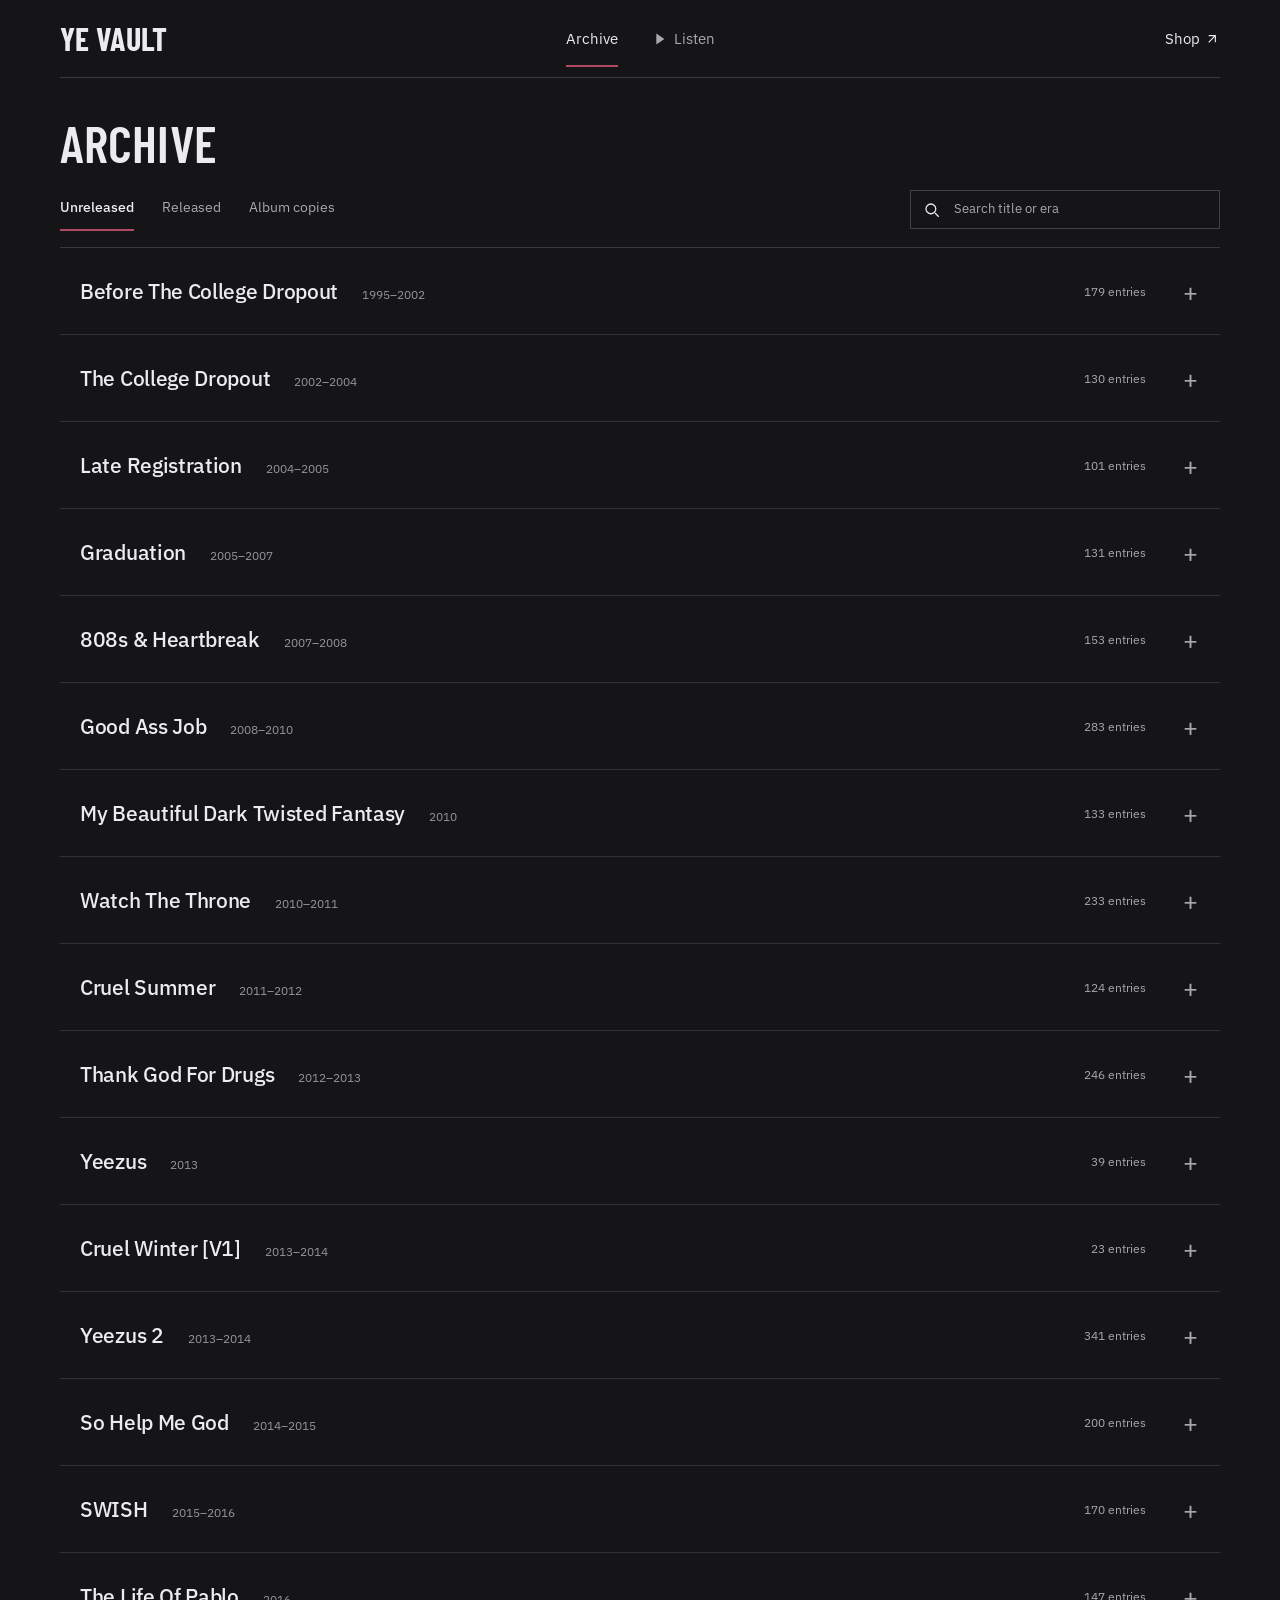
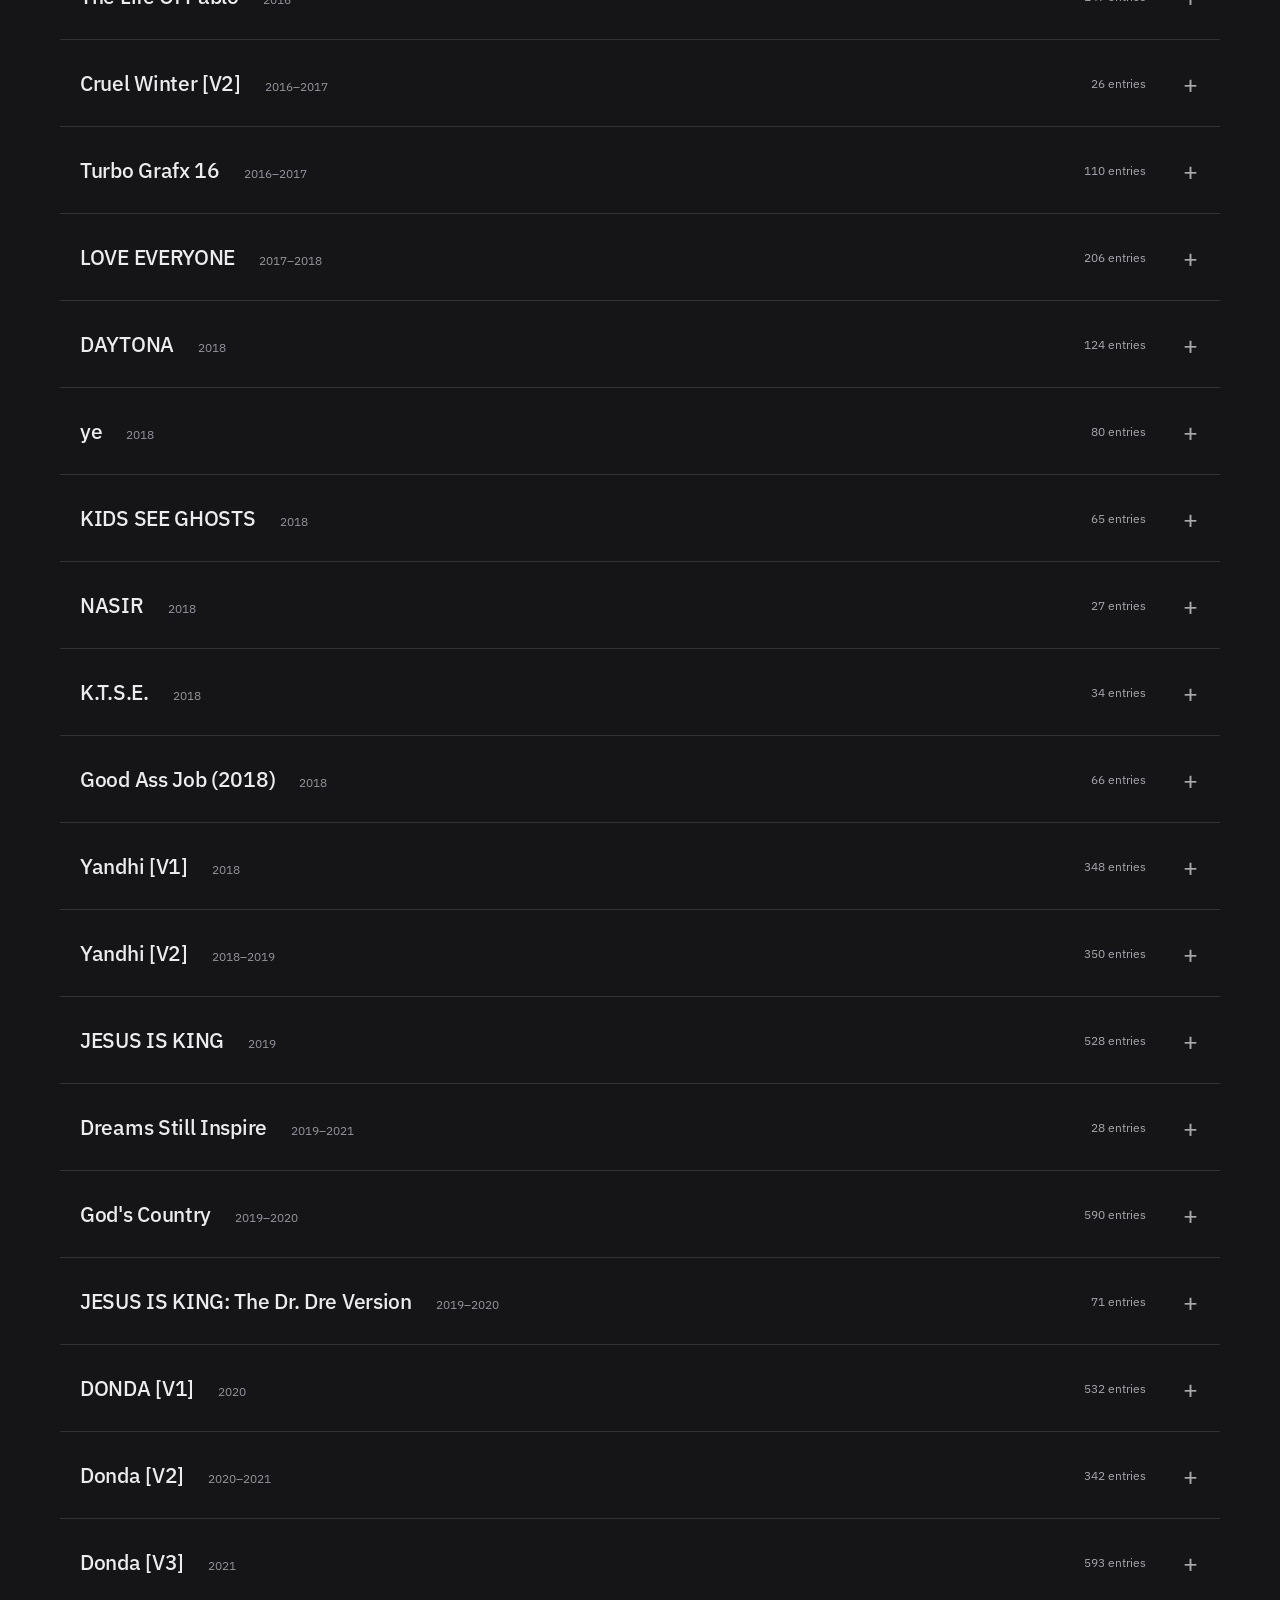
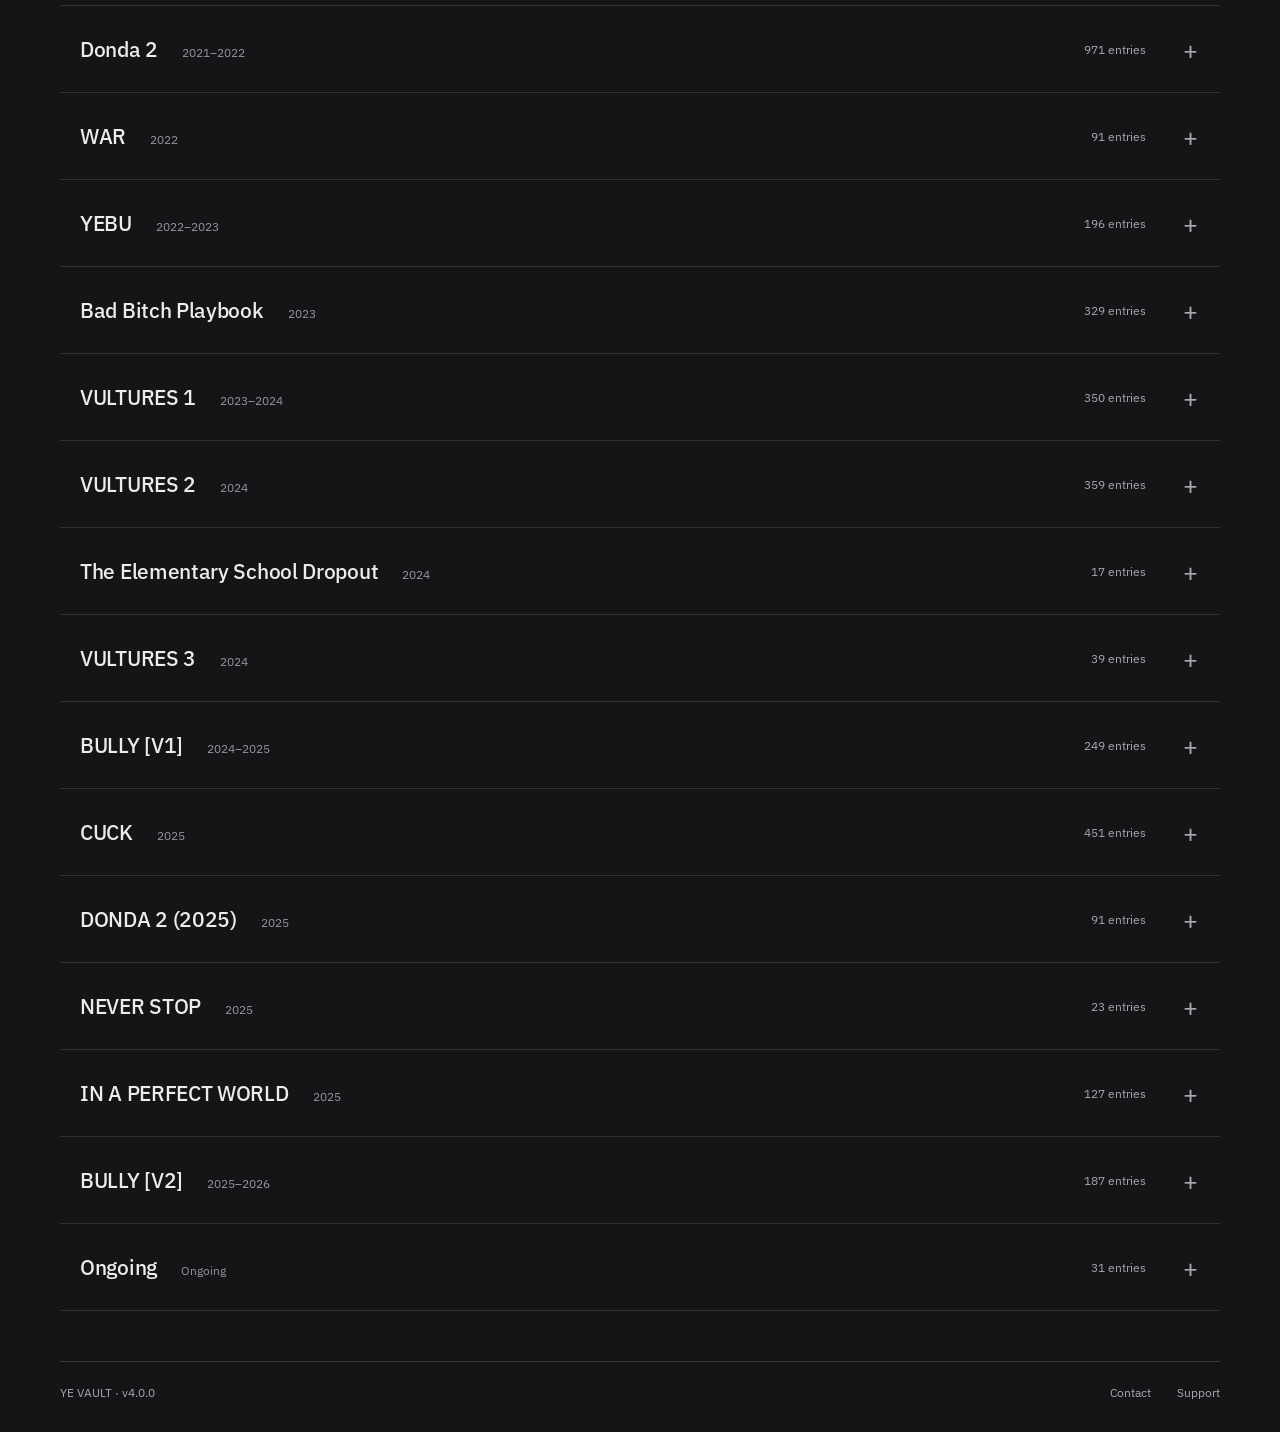
==== index.html @ 1f595ad9 "Remove cover artwork and refine text-only layouts" ====
<!DOCTYPE html>
<html lang="en">
<head>
  <meta charset="UTF-8">
  <meta name="viewport" content="width=device-width, initial-scale=1.0">
  <meta name="theme-color" content="#171719">
  <title>YE VAULT</title>
  <link rel="icon" type="image/svg+xml" href="assets/favicon.svg">
  <link rel="stylesheet" href="assets/fonts.css?v=4.0.0-type3">
  <link rel="stylesheet" href="assets/style.css?v=4.0.0-type3">
</head>
<body>
<header class="site-header">
  <a class="wordmark" href="index.html">YE VAULT</a>
  <nav class="primary-nav" aria-label="Main navigation">
    <a class="header-nav active" href="index.html" aria-current="page">Archive</a>
    <a class="header-nav" href="album-copies.html"><svg class="nav-play" viewBox="0 0 20 20" aria-hidden="true"><path d="m7 4 9 6-9 6z" fill="currentColor"/></svg>Listen</a>
  </nav>
  <a class="shop-link" href="https://shop.yevault.com" target="_blank" rel="noopener noreferrer">Shop <svg class="external-arrow" viewBox="0 0 24 24" fill="none" stroke="currentColor" stroke-width="1.7" aria-hidden="true"><path d="M7 17 17 7M7 7h10v10"/></svg></a>
</header>
<main id="top">
  <section class="archive-shell" aria-label="Music archive">
    <h1>Archive</h1>
    <div class="archive-toolbar">
      <nav class="archive-tabs" aria-label="Archive sections">
        <button class="nav-tab active" type="button" data-tab="u" aria-pressed="true" onclick="switchTab('u','songs')">Unreleased</button>
        <button class="nav-tab" type="button" data-tab="r" aria-pressed="false" onclick="switchTab('r','songs')">Released</button>
        <button class="nav-tab" type="button" data-tab="a" aria-pressed="false" onclick="switchTab('a','copies')">Album copies</button>
      </nav>
      <label class="search-field" for="search-box">
        <svg viewBox="0 0 24 24" fill="none" stroke="currentColor" stroke-width="1.7" aria-hidden="true"><circle cx="10.5" cy="10.5" r="6.5"/><path d="m16 16 5 5"/></svg>
        <input id="search-box" type="search" aria-label="Search title or era" placeholder="Search title or era" oninput="onSearch(this.value)" autocomplete="off" spellcheck="false">
      </label>
    </div>
    <a class="album-preview-link" id="album-preview-link" href="album-copies.html" hidden>Open Listen <svg class="external-arrow" viewBox="0 0 24 24" fill="none" stroke="currentColor" stroke-width="1.7" aria-hidden="true"><path d="M7 17 17 7M7 7h10v10"/></svg></a>
    <div class="era-list" id="era-list"></div>
  </section>
</main>
<footer class="site-footer">
  <div>YE VAULT <span>· v4.0.0</span></div>
  <div class="footer-links"><a href="mailto:support@yevault.com">Contact</a><a href="https://ko-fi.com/yevault" target="_blank" rel="noopener noreferrer">Support</a></div>
</footer>
<button class="scroll-top" id="scroll-top" type="button" onclick="goToTop()" aria-label="Back to top">↑</button>
<script src="assets/data.js"></script>
<script src="assets/eras.js?v=4.0.0-type3"></script>
<script src="assets/app.js?v=4.0.0-type3"></script>
</body>
</html>
---- assets/fonts.css ----
@font-face {
  font-family: 'IBM Plex Sans';
  font-style: normal;
  font-weight: 400;
  font-stretch: normal;
  font-display: swap;
  src: url(fonts/body-0.ttf) format('truetype');
}
@font-face {
  font-family: 'IBM Plex Sans';
  font-style: normal;
  font-weight: 500;
  font-stretch: normal;
  font-display: swap;
  src: url(fonts/body-1.ttf) format('truetype');
}
@font-face {
  font-family: 'IBM Plex Sans';
  font-style: normal;
  font-weight: 600;
  font-stretch: normal;
  font-display: swap;
  src: url(fonts/body-2.ttf) format('truetype');
}
@font-face {
  font-family: 'Barlow Condensed';
  font-style: normal;
  font-weight: 600;
  font-display: swap;
  src: url(fonts/heading-0.ttf) format('truetype');
}
@font-face {
  font-family: 'Barlow Condensed';
  font-style: normal;
  font-weight: 700;
  font-display: swap;
  src: url(fonts/heading-1.ttf) format('truetype');
}
---- assets/style.css ----
:root{color-scheme:dark;--bg:#171719;--panel:#202023;--ink:#ececef;--muted:#aaaab2;--dim:#85858e;--line:#39393e;--line-soft:#303035;--accent:#b24963;--sans:Arial,Helvetica,sans-serif;--display:Arial,Helvetica,sans-serif}
*{box-sizing:border-box}
html{scroll-behavior:smooth;scroll-padding-top:90px}
body{margin:0;background:var(--bg);color:var(--ink);font:15px/1.45 var(--sans);-webkit-font-smoothing:antialiased}
button,input{font:inherit}a{color:inherit}button,a,input{-webkit-tap-highlight-color:transparent}button{cursor:pointer}::selection{background:#783448;color:#fff}:focus-visible{outline:2px solid #d2798e;outline-offset:5px}[hidden]{display:none!important}
.site-header{width:min(1160px,calc(100% - 80px));margin:auto;display:grid;grid-template-columns:1fr auto 1fr;align-items:center;gap:28px;min-height:78px;border-bottom:1px solid var(--line)}
.wordmark{font-size:25px;font-weight:750;letter-spacing:-.6px;text-decoration:none;white-space:nowrap}.primary-nav{display:flex;gap:32px;align-self:stretch;align-items:stretch}.header-nav{display:flex;align-items:center;position:relative;font-size:16px;text-decoration:none;color:var(--muted)}.header-nav.active{color:var(--ink)}.header-nav.active:after{content:'';position:absolute;bottom:10px;left:0;right:0;height:3px;background:var(--accent)}.shop-link{justify-self:end;text-decoration:none;font-size:15px}.header-nav:hover,.shop-link:hover,.footer-links a:hover{color:#fff}
main{width:min(1160px,calc(100% - 80px));margin:auto;min-height:calc(100vh - 180px)}h1{font-size:36px;line-height:1.2;letter-spacing:-1px;font-weight:650;margin:0 0 20px}.archive-shell{padding:34px 0 50px}.archive-toolbar{display:flex;align-items:center;justify-content:space-between;gap:28px;margin-bottom:27px}.archive-tabs{display:flex;gap:27px}.nav-tab{border:0;border-bottom:3px solid transparent;background:none;color:var(--muted);font-size:15px;padding:9px 0 12px;white-space:nowrap}.nav-tab.active{color:var(--ink);border-color:var(--accent);font-weight:600}.nav-tab:hover{color:#fff}.search-field{display:flex;align-items:center;gap:11px;border:1px solid #4b4b52;background:#1d1d20;padding:9px 12px;width:310px}.search-field:focus-within{border-color:var(--muted)}.search-field svg{width:18px;height:18px;flex-shrink:0}.search-field input{color:var(--ink);background:none;border:0;outline:none;min-width:0;width:100%;font-size:14px}.search-field input::placeholder{color:var(--muted)}.album-preview-link{display:inline-block;margin:-5px 0 22px;color:var(--muted);text-decoration:none}.album-preview-link:hover{color:var(--ink)}
.era-wrap{background:var(--panel);border-bottom:1px solid var(--line);position:relative}.era-wrap:has(.era-row.active){box-shadow:inset 3px 0 var(--accent)}.era-row{display:grid;grid-template-columns:68px minmax(0,1fr) auto;gap:22px;align-items:center;min-height:94px;padding:12px 22px 12px 18px;cursor:pointer}.era-row:hover{background:#262629}.era-cover{width:68px;height:68px;object-fit:cover;display:block;background:#2e2e33}.cover-placeholder{display:grid;place-items:center;color:#7e7e87}.cover-placeholder svg{width:34px;height:34px}.era-row-name{font-size:22px;line-height:1.25;font-weight:600;letter-spacing:-.45px;overflow-wrap:anywhere}.era-years{margin-top:5px;color:var(--muted);font-size:13px}.era-row-right{display:flex;align-items:center;gap:30px}.era-pill{color:var(--muted);font-size:13px;white-space:nowrap}.era-toggle{font-size:26px;font-weight:400;width:20px;text-align:center;line-height:1;color:var(--ink)}
.songs-panel{display:none}.songs-panel.open{display:block}.songs-inner{margin:0 18px 20px 108px;padding:0 14px;background:#28282c}.song-head,.song-item{display:grid;grid-template-columns:32px minmax(0,1fr) 120px 65px 22px 20px;align-items:center;gap:13px}.song-head{color:var(--muted);font-size:10px;letter-spacing:.04em;padding:9px 0;border-bottom:1px solid #494950}.song-item{min-height:44px;padding:10px 0;border-bottom:1px solid #3c3c43}.song-item:last-child{border-bottom:0}.song-item:hover{background:#303035}.song-num{font-size:10px;color:var(--dim)}.song-name{font-size:13px;line-height:1.5;overflow-wrap:anywhere}.song-quality{font-size:11px;color:var(--muted)}.song-len{font-size:12px;color:var(--muted);font-variant-numeric:tabular-nums}.song-open{text-align:center;text-decoration:none;font-size:19px;line-height:1}.song-open:hover{color:#f3a1b7}.note-toggle{border:0;background:none;color:var(--muted);font-size:17px;padding:0}.song-note{display:none;color:var(--muted);padding:12px 30px 16px 45px;font-size:12px}.song-item.expanded+.song-note{display:block}.no-results{padding:48px 20px;color:var(--muted);background:var(--panel)}
.site-footer{display:flex;justify-content:space-between;align-items:center;gap:24px;width:min(1160px,calc(100% - 80px));margin:0 auto;padding:22px 0 30px;border-top:1px solid var(--line);color:var(--muted);font-size:12px}.footer-links{display:flex;gap:26px}.footer-links a{text-decoration:none}.scroll-top{position:fixed;right:18px;bottom:18px;width:36px;height:36px;background:var(--panel);border:1px solid var(--line);color:var(--ink);opacity:0;pointer-events:none}.scroll-top.visible{opacity:1;pointer-events:auto}.section-label{font-size:11px;color:var(--muted)}
@media(min-width:1600px){.site-header,main,.site-footer{width:min(1240px,calc(100% - 120px))}}
@media(max-width:760px){.site-header,main,.site-footer{width:calc(100% - 40px)}.site-header{gap:20px;min-height:72px}.wordmark{font-size:20px}.primary-nav{gap:20px}.header-nav,.shop-link{font-size:13px}.archive-toolbar{align-items:stretch;flex-direction:column;gap:16px}.search-field{width:100%}.archive-tabs{gap:24px}.archive-shell{padding-top:27px}h1{font-size:30px}.era-row{grid-template-columns:56px minmax(0,1fr) auto;gap:14px;padding:12px;min-height:82px}.era-cover{width:56px;height:56px}.era-row-name{font-size:18px;letter-spacing:-.3px}.era-row-right{gap:14px}.era-pill{font-size:11px}.era-years{font-size:12px}.songs-inner{margin:0 12px 15px;padding:0 10px}.song-head,.song-item{grid-template-columns:22px minmax(0,1fr) 86px 48px 18px 16px;gap:8px}.song-name{font-size:12px}.song-quality{font-size:10px}.song-len{font-size:11px}}
@media(max-width:450px){.site-header{grid-template-columns:1fr auto;gap:8px 20px;padding:16px 0 0}.primary-nav{grid-column:1/-1;grid-row:2;min-height:45px;gap:25px}.header-nav.active:after{bottom:0}.shop-link{grid-column:2;grid-row:1}.era-row{grid-template-columns:49px minmax(0,1fr) auto;gap:11px}.era-cover{width:49px;height:49px}.era-row-name{font-size:16px}.era-row-right{gap:10px}.era-pill{max-width:58px;text-align:right;white-space:normal}.era-toggle{font-size:22px;width:15px}.nav-tab{font-size:14px}.archive-tabs{justify-content:space-between;gap:12px}.song-head,.song-item{grid-template-columns:minmax(0,1fr) 68px 37px 16px;gap:7px}.song-head .song-num,.song-item .song-num{display:none}.song-item>:last-child,.song-head>:last-child{display:none}.song-item.has-note{grid-template-columns:minmax(0,1fr) 68px 37px 16px 14px}.song-item.has-note>:last-child{display:block}.song-name{font-size:11px}.song-quality{font-size:9px}.song-len{font-size:10px}.site-footer{font-size:11px}.footer-links{gap:18px}}
@media(prefers-reduced-motion:reduce){html{scroll-behavior:auto}}

.external-arrow{display:inline-block;width:16px;height:16px;vertical-align:-3px}.song-open .external-arrow{width:19px;height:19px}
/* Revision: music-led type and a clear separation between catalog and listening. */
:root{--sans:'IBM Plex Sans',sans-serif;--display:'Barlow Condensed',sans-serif;--bg:#151517;--panel:#1c1c1f;--muted:#a9a7af}
body{font-family:var(--sans);font-weight:400}
.wordmark{font-family:var(--display);font-size:32px;font-weight:700;letter-spacing:.3px}
.header-nav{font-size:15px;gap:6px}.nav-play{width:18px;height:18px;flex-shrink:0}.header-nav.active:after{height:2px}
h1{font-family:var(--display);font-size:52px;font-weight:600;letter-spacing:.1px;line-height:1;text-transform:uppercase;margin-bottom:22px}
.archive-shell{padding-top:38px}.archive-toolbar{margin-bottom:25px;align-items:center}.archive-tabs{gap:28px}.nav-tab{font-family:var(--sans);font-weight:400;font-size:14px;border-bottom-width:2px}.nav-tab.active{font-weight:500}.search-field{background:transparent;border-color:#424146;font-family:var(--sans);padding:8px 12px}.search-field input{font-family:var(--sans);font-size:13px}
.era-wrap{background:transparent;border-bottom:1px solid #323136}.era-row{grid-template-columns:78px minmax(0,1fr) auto;min-height:108px;padding:14px 15px 14px 0;gap:24px}.era-cover{width:78px;height:78px}.era-row:hover{background:#1d1c20}.era-row-name{font-family:var(--sans);font-size:21px;font-weight:500;letter-spacing:-.3px;line-height:1.3}.era-years{font-size:12px;color:#96939e;margin-top:6px}.era-row.active{background:#1d1b20}.era-row.active .era-row-name{color:#fff}.era-wrap:has(.era-row.active){box-shadow:none}.era-row.active{box-shadow:inset 3px 0 var(--accent);padding-left:14px}.era-pill{font-size:12px}.era-toggle{font-family:var(--sans);font-weight:300;font-size:25px;color:#aaa7af}.songs-inner{margin-left:102px;background:#1e1d22}.song-name{font-family:var(--sans);font-size:13px;font-weight:400}.song-quality{font-family:var(--sans)}.song-head{font-size:10px}.site-footer{font-family:var(--sans);font-size:12px}.album-preview-link{border:1px solid #60404c;background:#30212a;padding:9px 13px;font-size:12px;color:#e6cfda}
@media(max-width:760px){.wordmark{font-size:29px}h1{font-size:44px}.era-row{grid-template-columns:62px minmax(0,1fr) auto;gap:17px;min-height:91px;padding:13px 9px 13px 0}.era-cover{width:62px;height:62px}.era-row-name{font-size:18px}.songs-inner{margin-left:0}.header-nav{font-size:13px}}
@media(max-width:450px){.wordmark{font-size:28px}.archive-shell{padding-top:29px}.era-row{grid-template-columns:56px minmax(0,1fr) auto;gap:13px}.era-cover{width:56px;height:56px}.era-row-name{font-size:16px}.era-row-right{gap:10px}.era-pill{font-size:10px}.nav-tab{font-size:13px}.era-row.active{padding-left:8px}.song-name{font-size:11px}}
/* Text-only archive. */
.era-row{grid-template-columns:minmax(0,1fr) auto;min-height:86px;padding:17px 20px;gap:30px}.era-row-name{font-size:21px;font-weight:500}.era-description{display:flex;align-items:baseline;gap:24px;min-width:0}.era-years{margin:0;flex-shrink:0;font-size:12px;font-variant-numeric:tabular-nums}.era-row-right{gap:34px}.era-row.active{padding-left:20px;background:#211c23}.songs-inner{margin:0 20px 20px;padding:0 16px}.archive-toolbar{border-bottom:1px solid var(--line);padding-bottom:16px;margin-bottom:0}.archive-shell h1{margin-bottom:20px}.era-wrap:first-child{border-top:0}.era-row:hover{background:#1d1b20}
@media(max-width:1000px){.era-description{display:block}.era-years{margin-top:6px}.era-row{min-height:83px}}
@media(max-width:760px){.era-row{grid-template-columns:minmax(0,1fr) auto;padding:17px 12px;gap:18px;min-height:80px}.era-row-name{font-size:18px}.era-description{display:block}.era-row.active{padding-left:12px}.era-row-right{gap:20px}.songs-inner{margin:0 10px 15px;padding:0 10px}}
@media(max-width:450px){.era-row{grid-template-columns:minmax(0,1fr) auto;padding:17px 10px;gap:16px}.era-row-name{font-size:17px}.era-row-right{gap:14px}.era-pill{font-size:11px;max-width:65px}.era-years{font-size:11px}.era-row.active{padding-left:10px}}
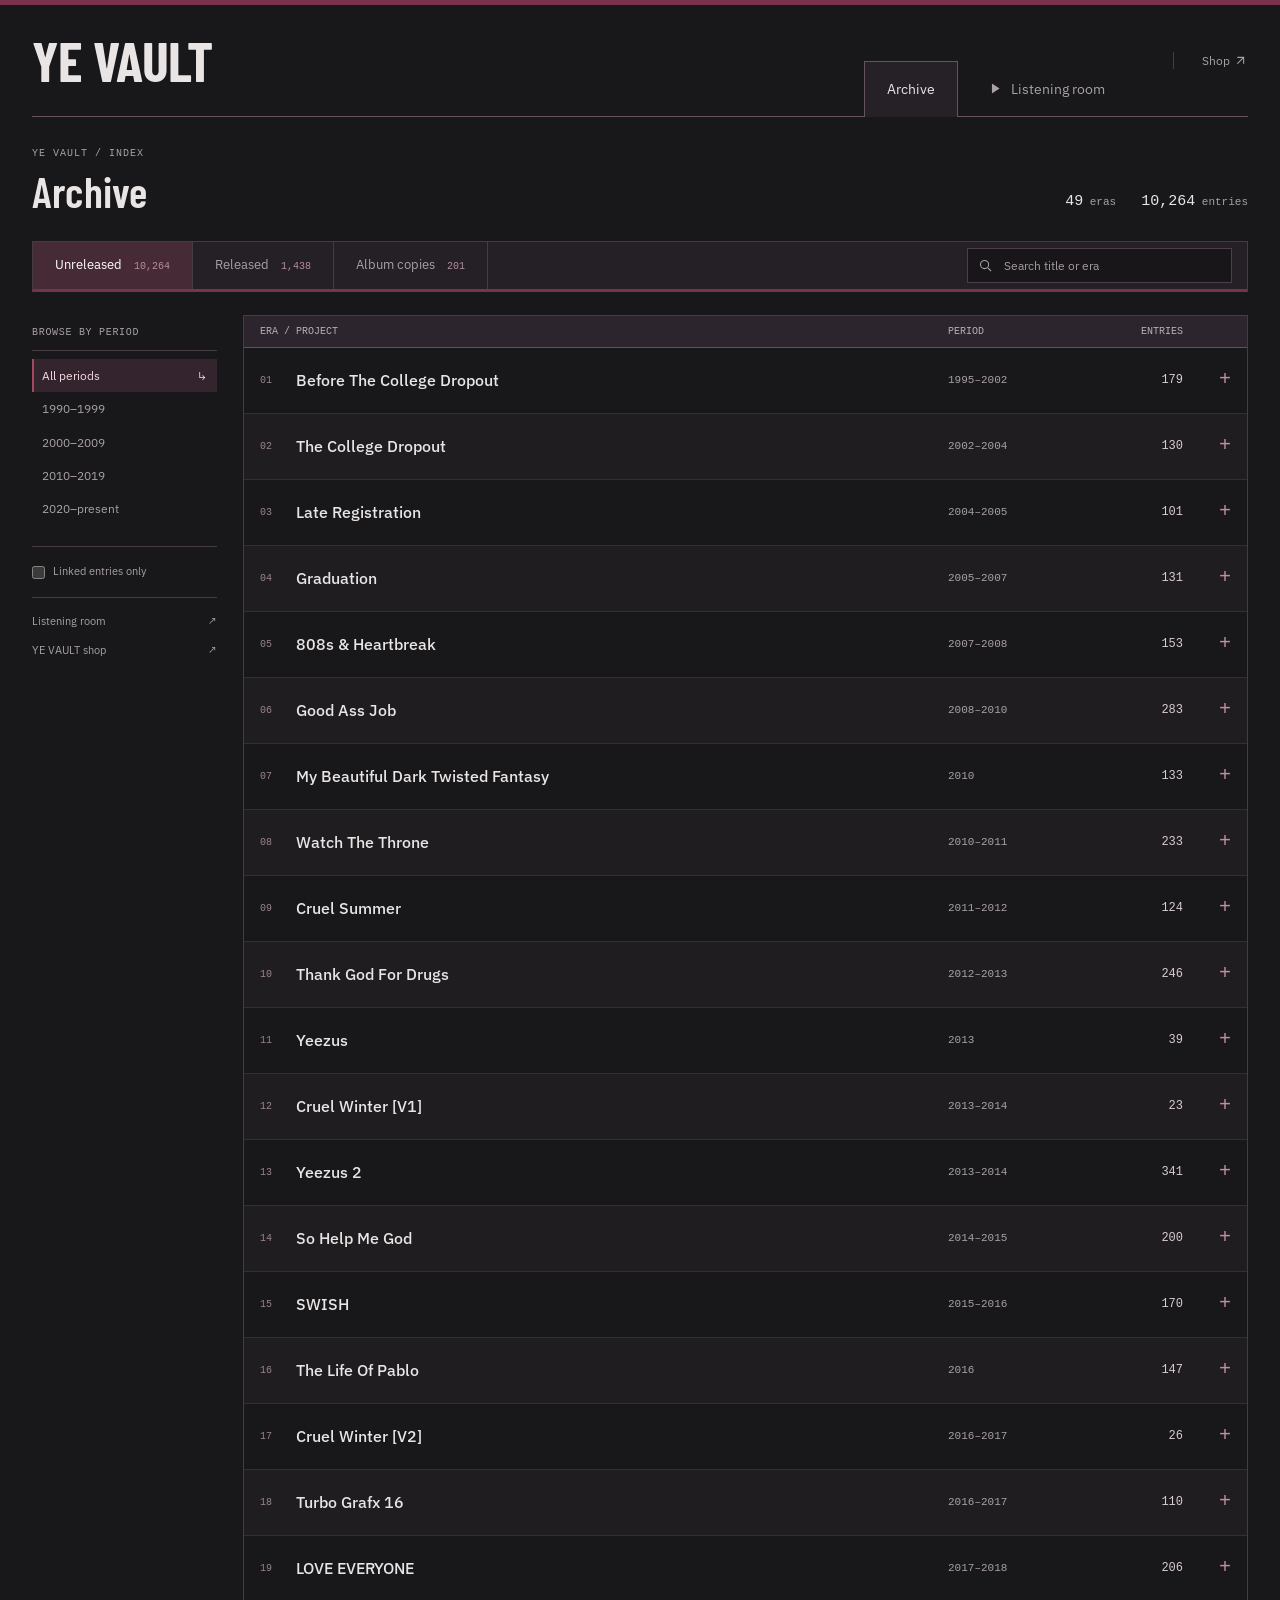
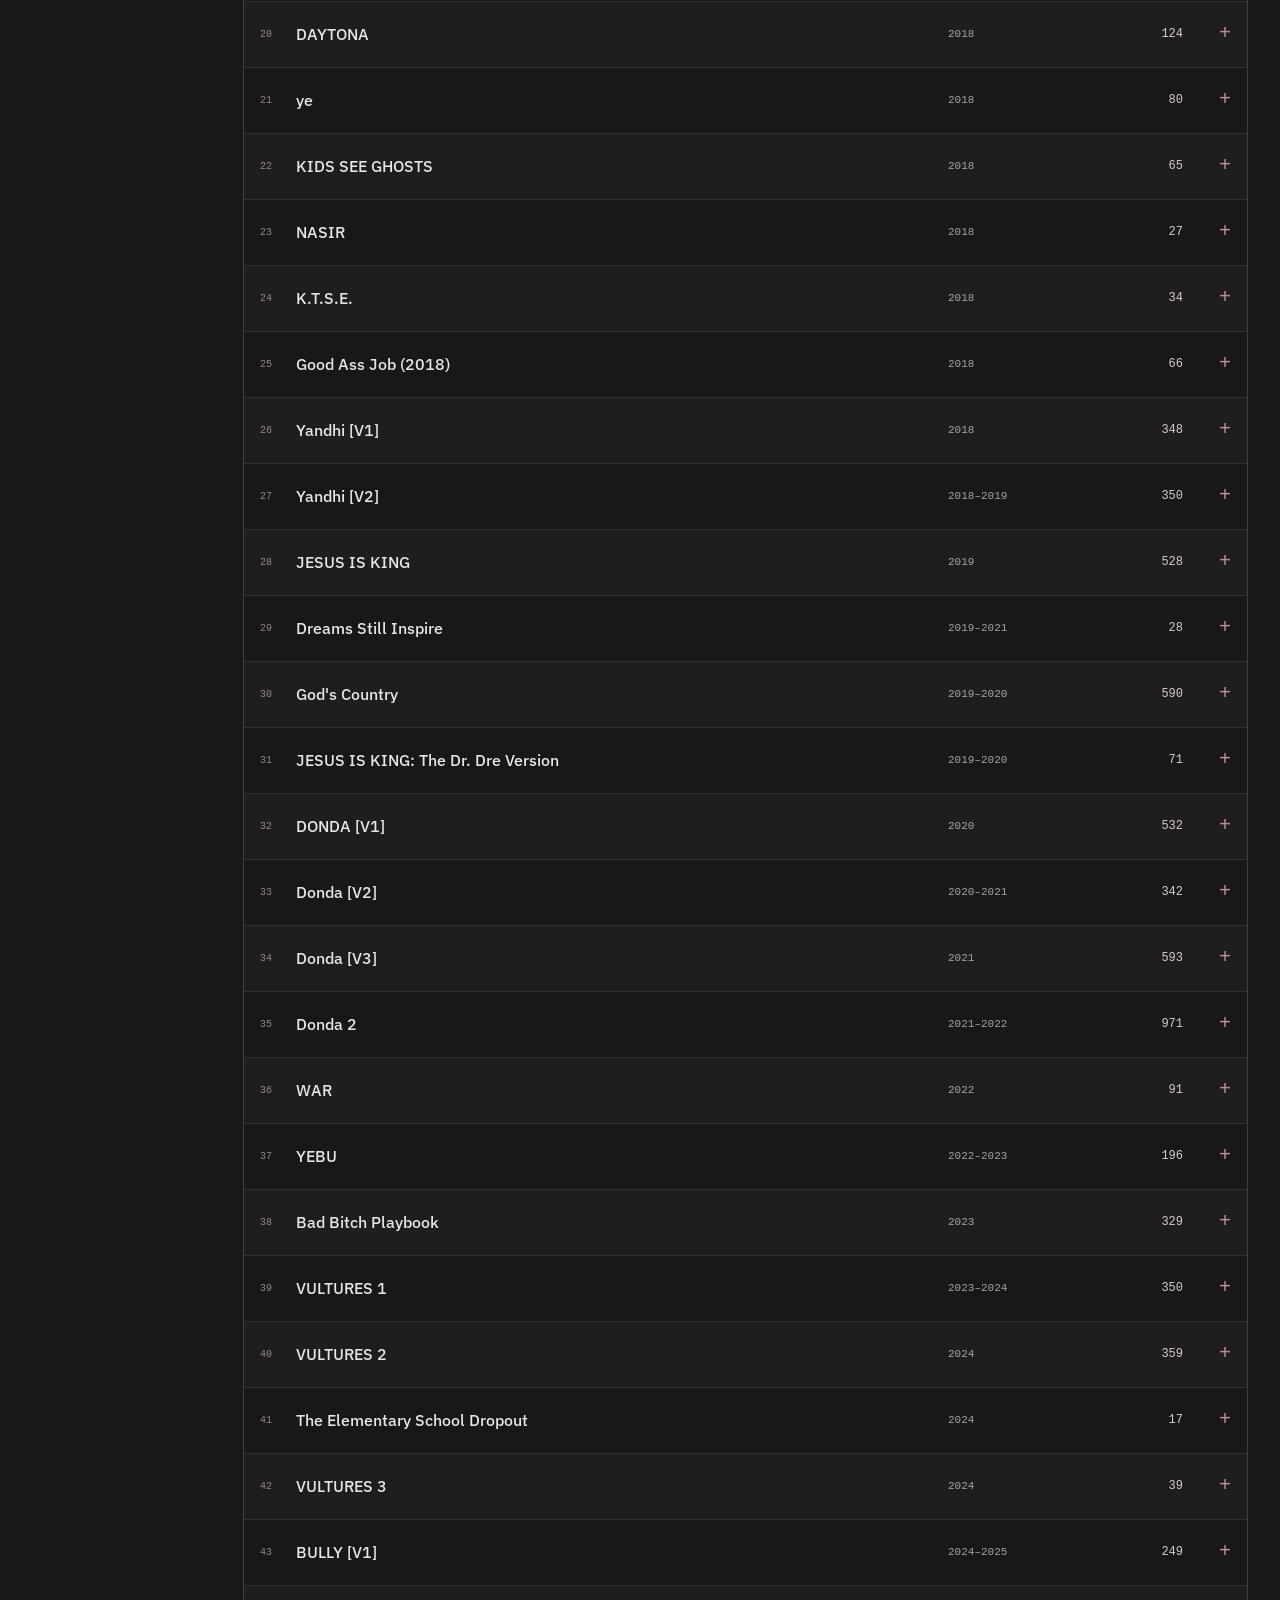
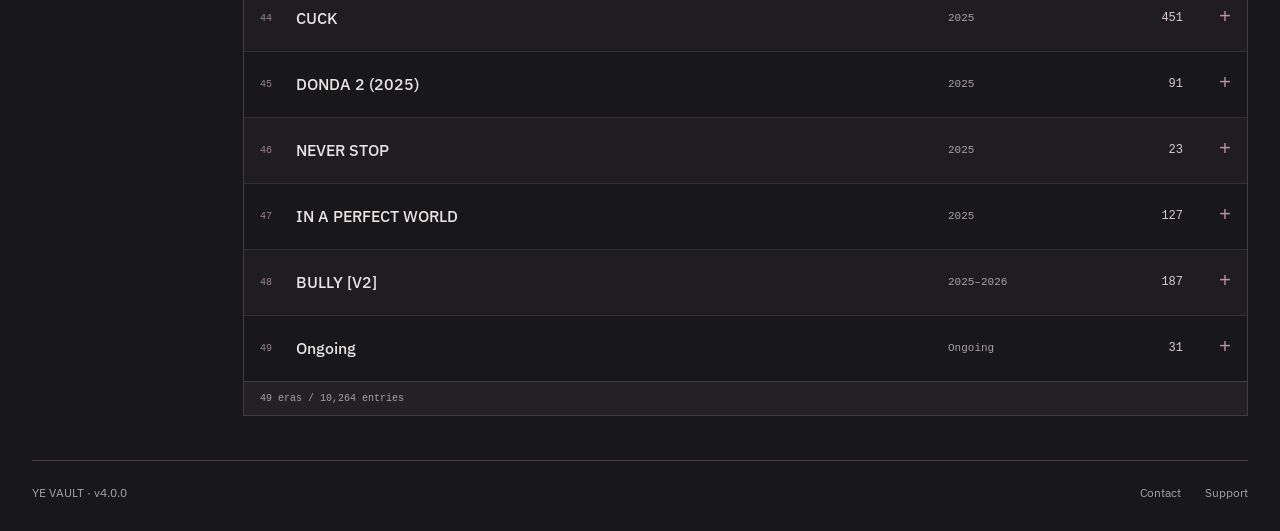
==== commit 5585ce05: "Give archive a collector database layout and period filters" ====
--- a/index.html
+++ b/index.html
@@ -6,26 +6,26 @@
   <meta name="theme-color" content="#171719">
   <title>YE VAULT</title>
   <link rel="icon" type="image/svg+xml" href="assets/favicon.svg">
-  <link rel="stylesheet" href="assets/fonts.css?v=4.0.0-type3">
-  <link rel="stylesheet" href="assets/style.css?v=4.0.0-type3">
+  <link rel="stylesheet" href="assets/fonts.css?v=4.0.0-collector">
+  <link rel="stylesheet" href="assets/style.css?v=4.0.0-collector">
 </head>
 <body>
 <header class="site-header">
   <a class="wordmark" href="index.html">YE VAULT</a>
   <nav class="primary-nav" aria-label="Main navigation">
     <a class="header-nav active" href="index.html" aria-current="page">Archive</a>
-    <a class="header-nav" href="album-copies.html"><svg class="nav-play" viewBox="0 0 20 20" aria-hidden="true"><path d="m7 4 9 6-9 6z" fill="currentColor"/></svg>Listen</a>
+    <a class="header-nav" href="album-copies.html"><svg class="nav-play" viewBox="0 0 20 20" aria-hidden="true"><path d="m7 4 9 6-9 6z" fill="currentColor"/></svg>Listening room</a>
   </nav>
   <a class="shop-link" href="https://shop.yevault.com" target="_blank" rel="noopener noreferrer">Shop <svg class="external-arrow" viewBox="0 0 24 24" fill="none" stroke="currentColor" stroke-width="1.7" aria-hidden="true"><path d="M7 17 17 7M7 7h10v10"/></svg></a>
 </header>
 <main id="top">
   <section class="archive-shell" aria-label="Music archive">
-    <h1>Archive</h1>
+    <div class="archive-title"><div><div class="page-path">YE VAULT / INDEX</div><h1>Archive</h1></div><div class="archive-totals"><span><b id="total-eras">—</b> eras</span><span><b id="total-entries">—</b> entries</span></div></div>
     <div class="archive-toolbar">
       <nav class="archive-tabs" aria-label="Archive sections">
-        <button class="nav-tab active" type="button" data-tab="u" aria-pressed="true" onclick="switchTab('u','songs')">Unreleased</button>
-        <button class="nav-tab" type="button" data-tab="r" aria-pressed="false" onclick="switchTab('r','songs')">Released</button>
-        <button class="nav-tab" type="button" data-tab="a" aria-pressed="false" onclick="switchTab('a','copies')">Album copies</button>
+        <button class="nav-tab active" type="button" data-tab="u" aria-pressed="true" onclick="switchTab('u','songs')">Unreleased <span id="count-u"></span></button>
+        <button class="nav-tab" type="button" data-tab="r" aria-pressed="false" onclick="switchTab('r','songs')">Released <span id="count-r"></span></button>
+        <button class="nav-tab" type="button" data-tab="a" aria-pressed="false" onclick="switchTab('a','copies')">Album copies <span id="count-a"></span></button>
       </nav>
       <label class="search-field" for="search-box">
         <svg viewBox="0 0 24 24" fill="none" stroke="currentColor" stroke-width="1.7" aria-hidden="true"><circle cx="10.5" cy="10.5" r="6.5"/><path d="m16 16 5 5"/></svg>
@@ -33,7 +33,21 @@
       </label>
     </div>
     <a class="album-preview-link" id="album-preview-link" href="album-copies.html" hidden>Open Listen <svg class="external-arrow" viewBox="0 0 24 24" fill="none" stroke="currentColor" stroke-width="1.7" aria-hidden="true"><path d="M7 17 17 7M7 7h10v10"/></svg></a>
-    <div class="era-list" id="era-list"></div>
+    <div class="catalog-layout">
+      <aside class="catalog-sidebar" aria-label="Filter archive">
+        <div class="sidebar-heading">Browse by period</div>
+        <div class="period-links">
+          <button type="button" class="period-filter active" data-period="all" aria-pressed="true" onclick="setPeriod('all')">All periods <span>↳</span></button>
+          <button type="button" class="period-filter" data-period="1990" aria-pressed="false" onclick="setPeriod('1990')">1990–1999</button>
+          <button type="button" class="period-filter" data-period="2000" aria-pressed="false" onclick="setPeriod('2000')">2000–2009</button>
+          <button type="button" class="period-filter" data-period="2010" aria-pressed="false" onclick="setPeriod('2010')">2010–2019</button>
+          <button type="button" class="period-filter" data-period="2020" aria-pressed="false" onclick="setPeriod('2020')">2020–present</button>
+        </div>
+        <label class="linked-filter"><input type="checkbox" id="linked-only" onchange="refreshArchive()"> Linked entries only</label>
+        <div class="sidebar-links"><a href="album-copies.html">Listening room <span>↗</span></a><a href="https://shop.yevault.com" target="_blank" rel="noopener noreferrer">YE VAULT shop <span>↗</span></a></div>
+      </aside>
+      <div class="catalog-records"><div class="catalog-heading" aria-hidden="true"><span>ERA / PROJECT</span><span>PERIOD</span><span>ENTRIES</span><span></span></div><div class="era-list" id="era-list"></div><div class="catalog-bottom" id="result-count" role="status"></div></div>
+    </div>
   </section>
 </main>
 <footer class="site-footer">
@@ -42,7 +56,7 @@
 </footer>
 <button class="scroll-top" id="scroll-top" type="button" onclick="goToTop()" aria-label="Back to top">↑</button>
 <script src="assets/data.js"></script>
-<script src="assets/eras.js?v=4.0.0-type3"></script>
-<script src="assets/app.js?v=4.0.0-type3"></script>
+<script src="assets/eras.js?v=4.0.0-collector"></script>
+<script src="assets/app.js?v=4.0.0-collector"></script>
 </body>
 </html>
--- a/assets/style.css
+++ b/assets/style.css
@@ -1,32 +1,10 @@
-:root{color-scheme:dark;--bg:#171719;--panel:#202023;--ink:#ececef;--muted:#aaaab2;--dim:#85858e;--line:#39393e;--line-soft:#303035;--accent:#b24963;--sans:Arial,Helvetica,sans-serif;--display:Arial,Helvetica,sans-serif}
-*{box-sizing:border-box}
-html{scroll-behavior:smooth;scroll-padding-top:90px}
-body{margin:0;background:var(--bg);color:var(--ink);font:15px/1.45 var(--sans);-webkit-font-smoothing:antialiased}
-button,input{font:inherit}a{color:inherit}button,a,input{-webkit-tap-highlight-color:transparent}button{cursor:pointer}::selection{background:#783448;color:#fff}:focus-visible{outline:2px solid #d2798e;outline-offset:5px}[hidden]{display:none!important}
-.site-header{width:min(1160px,calc(100% - 80px));margin:auto;display:grid;grid-template-columns:1fr auto 1fr;align-items:center;gap:28px;min-height:78px;border-bottom:1px solid var(--line)}
-.wordmark{font-size:25px;font-weight:750;letter-spacing:-.6px;text-decoration:none;white-space:nowrap}.primary-nav{display:flex;gap:32px;align-self:stretch;align-items:stretch}.header-nav{display:flex;align-items:center;position:relative;font-size:16px;text-decoration:none;color:var(--muted)}.header-nav.active{color:var(--ink)}.header-nav.active:after{content:'';position:absolute;bottom:10px;left:0;right:0;height:3px;background:var(--accent)}.shop-link{justify-self:end;text-decoration:none;font-size:15px}.header-nav:hover,.shop-link:hover,.footer-links a:hover{color:#fff}
-main{width:min(1160px,calc(100% - 80px));margin:auto;min-height:calc(100vh - 180px)}h1{font-size:36px;line-height:1.2;letter-spacing:-1px;font-weight:650;margin:0 0 20px}.archive-shell{padding:34px 0 50px}.archive-toolbar{display:flex;align-items:center;justify-content:space-between;gap:28px;margin-bottom:27px}.archive-tabs{display:flex;gap:27px}.nav-tab{border:0;border-bottom:3px solid transparent;background:none;color:var(--muted);font-size:15px;padding:9px 0 12px;white-space:nowrap}.nav-tab.active{color:var(--ink);border-color:var(--accent);font-weight:600}.nav-tab:hover{color:#fff}.search-field{display:flex;align-items:center;gap:11px;border:1px solid #4b4b52;background:#1d1d20;padding:9px 12px;width:310px}.search-field:focus-within{border-color:var(--muted)}.search-field svg{width:18px;height:18px;flex-shrink:0}.search-field input{color:var(--ink);background:none;border:0;outline:none;min-width:0;width:100%;font-size:14px}.search-field input::placeholder{color:var(--muted)}.album-preview-link{display:inline-block;margin:-5px 0 22px;color:var(--muted);text-decoration:none}.album-preview-link:hover{color:var(--ink)}
-.era-wrap{background:var(--panel);border-bottom:1px solid var(--line);position:relative}.era-wrap:has(.era-row.active){box-shadow:inset 3px 0 var(--accent)}.era-row{display:grid;grid-template-columns:68px minmax(0,1fr) auto;gap:22px;align-items:center;min-height:94px;padding:12px 22px 12px 18px;cursor:pointer}.era-row:hover{background:#262629}.era-cover{width:68px;height:68px;object-fit:cover;display:block;background:#2e2e33}.cover-placeholder{display:grid;place-items:center;color:#7e7e87}.cover-placeholder svg{width:34px;height:34px}.era-row-name{font-size:22px;line-height:1.25;font-weight:600;letter-spacing:-.45px;overflow-wrap:anywhere}.era-years{margin-top:5px;color:var(--muted);font-size:13px}.era-row-right{display:flex;align-items:center;gap:30px}.era-pill{color:var(--muted);font-size:13px;white-space:nowrap}.era-toggle{font-size:26px;font-weight:400;width:20px;text-align:center;line-height:1;color:var(--ink)}
-.songs-panel{display:none}.songs-panel.open{display:block}.songs-inner{margin:0 18px 20px 108px;padding:0 14px;background:#28282c}.song-head,.song-item{display:grid;grid-template-columns:32px minmax(0,1fr) 120px 65px 22px 20px;align-items:center;gap:13px}.song-head{color:var(--muted);font-size:10px;letter-spacing:.04em;padding:9px 0;border-bottom:1px solid #494950}.song-item{min-height:44px;padding:10px 0;border-bottom:1px solid #3c3c43}.song-item:last-child{border-bottom:0}.song-item:hover{background:#303035}.song-num{font-size:10px;color:var(--dim)}.song-name{font-size:13px;line-height:1.5;overflow-wrap:anywhere}.song-quality{font-size:11px;color:var(--muted)}.song-len{font-size:12px;color:var(--muted);font-variant-numeric:tabular-nums}.song-open{text-align:center;text-decoration:none;font-size:19px;line-height:1}.song-open:hover{color:#f3a1b7}.note-toggle{border:0;background:none;color:var(--muted);font-size:17px;padding:0}.song-note{display:none;color:var(--muted);padding:12px 30px 16px 45px;font-size:12px}.song-item.expanded+.song-note{display:block}.no-results{padding:48px 20px;color:var(--muted);background:var(--panel)}
-.site-footer{display:flex;justify-content:space-between;align-items:center;gap:24px;width:min(1160px,calc(100% - 80px));margin:0 auto;padding:22px 0 30px;border-top:1px solid var(--line);color:var(--muted);font-size:12px}.footer-links{display:flex;gap:26px}.footer-links a{text-decoration:none}.scroll-top{position:fixed;right:18px;bottom:18px;width:36px;height:36px;background:var(--panel);border:1px solid var(--line);color:var(--ink);opacity:0;pointer-events:none}.scroll-top.visible{opacity:1;pointer-events:auto}.section-label{font-size:11px;color:var(--muted)}
-@media(min-width:1600px){.site-header,main,.site-footer{width:min(1240px,calc(100% - 120px))}}
-@media(max-width:760px){.site-header,main,.site-footer{width:calc(100% - 40px)}.site-header{gap:20px;min-height:72px}.wordmark{font-size:20px}.primary-nav{gap:20px}.header-nav,.shop-link{font-size:13px}.archive-toolbar{align-items:stretch;flex-direction:column;gap:16px}.search-field{width:100%}.archive-tabs{gap:24px}.archive-shell{padding-top:27px}h1{font-size:30px}.era-row{grid-template-columns:56px minmax(0,1fr) auto;gap:14px;padding:12px;min-height:82px}.era-cover{width:56px;height:56px}.era-row-name{font-size:18px;letter-spacing:-.3px}.era-row-right{gap:14px}.era-pill{font-size:11px}.era-years{font-size:12px}.songs-inner{margin:0 12px 15px;padding:0 10px}.song-head,.song-item{grid-template-columns:22px minmax(0,1fr) 86px 48px 18px 16px;gap:8px}.song-name{font-size:12px}.song-quality{font-size:10px}.song-len{font-size:11px}}
-@media(max-width:450px){.site-header{grid-template-columns:1fr auto;gap:8px 20px;padding:16px 0 0}.primary-nav{grid-column:1/-1;grid-row:2;min-height:45px;gap:25px}.header-nav.active:after{bottom:0}.shop-link{grid-column:2;grid-row:1}.era-row{grid-template-columns:49px minmax(0,1fr) auto;gap:11px}.era-cover{width:49px;height:49px}.era-row-name{font-size:16px}.era-row-right{gap:10px}.era-pill{max-width:58px;text-align:right;white-space:normal}.era-toggle{font-size:22px;width:15px}.nav-tab{font-size:14px}.archive-tabs{justify-content:space-between;gap:12px}.song-head,.song-item{grid-template-columns:minmax(0,1fr) 68px 37px 16px;gap:7px}.song-head .song-num,.song-item .song-num{display:none}.song-item>:last-child,.song-head>:last-child{display:none}.song-item.has-note{grid-template-columns:minmax(0,1fr) 68px 37px 16px 14px}.song-item.has-note>:last-child{display:block}.song-name{font-size:11px}.song-quality{font-size:9px}.song-len{font-size:10px}.site-footer{font-size:11px}.footer-links{gap:18px}}
+:root{color-scheme:dark;--bg:#181719;--panel:#211f22;--ink:#e9e5e4;--muted:#a8a1a6;--dim:#837c82;--line:#443c42;--line-soft:#342f34;--accent:#a64760;--sans:'IBM Plex Sans',sans-serif;--display:'Barlow Condensed',sans-serif;--mono:'Courier New',monospace}
+*{box-sizing:border-box}html{scroll-behavior:smooth;scroll-padding-top:24px}body{margin:0;background:var(--bg);color:var(--ink);font:14px/1.45 var(--sans);-webkit-font-smoothing:antialiased;border-top:5px solid #793249}a{color:inherit}button,input{font:inherit}button{cursor:pointer}button,a,input{-webkit-tap-highlight-color:transparent}:focus-visible{outline:2px solid #d8869c;outline-offset:4px}::selection{background:#783448;color:#fff}[hidden]{display:none!important}
+.site-header,main,.site-footer{width:min(1320px,calc(100% - 64px));margin-inline:auto}.site-header{display:grid;grid-template-columns:1fr auto auto;align-items:center;gap:45px;min-height:112px;border-bottom:1px solid #66535d}.wordmark{font:700 56px/.9 var(--display);letter-spacing:-.6px;text-decoration:none}.primary-nav{display:flex;align-self:end;gap:5px}.header-nav{display:flex;align-items:center;gap:8px;padding:17px 22px;border:1px solid transparent;border-bottom:0;color:var(--muted);font-size:14px;text-decoration:none}.header-nav.active{border-color:#66535d;color:var(--ink);background:#262027;position:relative}.header-nav.active:after{content:'';position:absolute;left:0;right:0;height:2px;bottom:-1px;background:#262027}.header-nav:hover{color:#fff}.nav-play{width:17px;height:17px;flex-shrink:0}.shop-link{font-size:12px;text-decoration:none;color:var(--muted);border-left:1px solid var(--line);padding-left:28px}.shop-link:hover{color:#fff}.external-arrow{display:inline-block;width:15px;height:15px;vertical-align:-3px}
+main{min-height:calc(100vh - 210px)}.archive-shell{padding:30px 0 44px}.archive-title{display:flex;align-items:end;justify-content:space-between;gap:25px;margin-bottom:28px}.page-path{font:10px/1.4 var(--mono);letter-spacing:1px;color:var(--muted);margin-bottom:9px}h1{font:600 43px/1 var(--display);letter-spacing:.2px;margin:0}.archive-totals{display:flex;gap:25px;color:var(--muted);font-size:11px;font-family:var(--mono)}.archive-totals b{font-size:15px;font-weight:400;color:var(--ink)}.archive-toolbar{display:flex;align-items:center;justify-content:space-between;gap:25px;border:1px solid var(--line);border-bottom:3px solid #743548;background:#242025;padding:0 15px 0 0}.archive-tabs{display:flex;align-self:stretch}.nav-tab{background:none;color:var(--muted);border:0;border-right:1px solid var(--line);padding:14px 22px;white-space:nowrap;font-size:13px}.nav-tab>span{font:10px var(--mono);color:#b68c9b;margin-left:9px}.nav-tab.active{background:#462b36;color:#fff}.nav-tab:hover{background:#352830;color:#fff}.search-field{display:flex;align-items:center;gap:9px;background:#181619;border:1px solid #4a4049;padding:7px 10px;width:265px}.search-field svg{width:15px;height:15px;flex-shrink:0;color:var(--muted)}.search-field input{color:var(--ink);background:none;border:0;outline:0;font-size:12px;min-width:0;width:100%}.search-field input::placeholder{color:#a59aa3}.search-field:focus-within{border-color:#b27388}.catalog-layout{display:grid;grid-template-columns:185px minmax(0,1fr);gap:26px;margin-top:23px}.catalog-sidebar{align-self:start;position:sticky;top:22px}.sidebar-heading{font:10px var(--mono);text-transform:uppercase;letter-spacing:.7px;padding:12px 0;border-bottom:1px solid var(--line);color:var(--muted)}.period-links{display:grid;margin-top:8px}.period-filter{display:flex;align-items:center;justify-content:space-between;background:none;border:0;text-align:left;color:var(--muted);padding:8px 10px;font-size:12px}.period-filter.active{color:#f5d8e1;background:#34242d;border-left:2px solid var(--accent);padding-left:8px}.period-filter:hover{color:var(--ink);background:#2b242b}.linked-filter{display:flex;gap:8px;align-items:start;margin-top:20px;padding:17px 0;border-top:1px solid var(--line);font-size:11px;color:var(--muted)}.linked-filter input{accent-color:var(--accent);margin:2px 0 0}.sidebar-links{border-top:1px solid var(--line);padding-top:16px;display:grid;gap:13px}.sidebar-links a{display:flex;justify-content:space-between;font-size:11px;text-decoration:none;color:var(--muted)}.sidebar-links a:hover{color:var(--ink)}
+.catalog-records{border:1px solid var(--line);min-width:0;align-self:start}.catalog-heading,.era-row{display:grid;grid-template-columns:minmax(0,1fr) 125px 90px 28px;align-items:center;gap:20px}.catalog-heading{background:#2d252d;color:#b8aeb6;font:10px var(--mono);padding:10px 16px;border-bottom:1px solid #64515c}.catalog-heading>:nth-child(3){text-align:right}.era-wrap{border-bottom:1px solid var(--line-soft)}.era-wrap:last-child{border:0}.era-wrap:nth-child(even){background:#201d21}.era-row{min-height:65px;padding:13px 16px;cursor:pointer}.era-row:hover{background:#30252d}.era-row.active{background:#3b2833;box-shadow:inset 3px 0 #c36b87}.era-description{display:flex;align-items:center;gap:15px;min-width:0}.era-code{font:10px var(--mono);color:#98848f;min-width:21px}.era-row-name{font-size:16px;font-weight:500;line-height:1.3;overflow-wrap:anywhere}.era-years{font:11px var(--mono);color:var(--muted);white-space:nowrap}.era-pill{font:12px var(--mono);text-align:right;color:#d8cbd2}.era-toggle{text-align:right;font:20px/1 var(--mono);color:#c18f9f}.songs-panel{display:none}.songs-panel.open{display:block}.songs-inner{padding:0 16px 16px;background:#181519;border-top:1px solid #64404f}.song-head,.song-item{display:grid;grid-template-columns:26px minmax(0,1fr) 105px 53px 20px 16px;gap:12px;align-items:center}.song-head{font:9px var(--mono);color:#bcabb5;padding:12px 0 9px;border-bottom:1px solid #584450}.song-item{min-height:40px;padding:9px 0;border-bottom:1px solid #352c34}.song-item:last-child{border:0}.song-item:hover{background:#282029}.song-num{font:10px var(--mono);color:#8d7d87}.song-name{font-size:12px;line-height:1.5;overflow-wrap:anywhere}.song-quality{font:10px/1.4 var(--mono);color:#b9aeb6}.q-na{color:#8b8089}.q-cd,.q-high,.q-other{color:#d4b6c3}.song-len{font:10px var(--mono);color:var(--muted)}.song-open{text-align:center;text-decoration:none;color:#d1a0b2}.song-open .external-arrow{width:16px;height:16px}.song-open:hover{color:#fff}.note-toggle{background:none;border:0;color:var(--muted);padding:0;font-size:17px}.song-note{display:none;font-size:12px;color:var(--muted);padding:14px 30px}.song-item.expanded+.song-note{display:block}.catalog-bottom{padding:11px 16px;border-top:1px solid var(--line);font:10px var(--mono);color:var(--muted);background:#242025}.no-results{padding:40px 16px;font-size:13px;color:var(--muted)}.album-preview-link{display:inline-flex;align-items:center;gap:8px;text-decoration:none;border:1px solid #674450;font-size:11px;padding:8px 12px;margin-top:14px;color:#e4b9ca}.album-preview-link:hover{background:#382632}
+.site-footer{display:flex;align-items:center;justify-content:space-between;gap:25px;border-top:1px solid var(--line);padding:23px 0 30px;color:var(--muted);font-size:12px}.footer-links{display:flex;gap:24px}.footer-links a{text-decoration:none}.footer-links a:hover{color:#fff}.scroll-top{position:fixed;right:15px;bottom:15px;width:33px;height:33px;border:1px solid var(--line);background:var(--panel);color:var(--ink);opacity:0;pointer-events:none}.scroll-top.visible{opacity:1;pointer-events:auto}.section-label{font:10px var(--mono);color:var(--muted)}
+@media(max-width:1100px){.site-header,main,.site-footer{width:calc(100% - 40px)}.catalog-layout{grid-template-columns:155px minmax(0,1fr);gap:18px}.catalog-heading,.era-row{grid-template-columns:minmax(0,1fr) 90px 60px 18px;gap:12px}.nav-tab{padding:14px 15px}.nav-tab>span{display:none}.song-head,.song-item{grid-template-columns:22px minmax(0,1fr) 86px 46px 17px 14px;gap:8px}.era-row-name{font-size:15px}}
+@media(max-width:760px){.site-header{min-height:90px;gap:18px}.wordmark{font-size:42px}.header-nav{font-size:12px;padding:14px 13px}.shop-link{padding-left:15px;font-size:11px}.archive-title{margin-bottom:22px}h1{font-size:36px}.archive-totals{gap:12px;font-size:9px}.archive-totals b{font-size:12px}.archive-toolbar{display:block;padding:0}.archive-tabs{width:100%}.nav-tab{flex:1;padding:12px 10px;font-size:12px}.nav-tab:last-child{border-right:0}.search-field{width:auto;margin:10px}.catalog-layout{display:block;margin-top:16px}.catalog-sidebar{position:static;margin-bottom:15px;display:flex;gap:14px;align-items:center;flex-wrap:wrap}.sidebar-heading,.sidebar-links{display:none}.period-links{display:flex;gap:2px;overflow-x:auto;margin:0;width:100%}.period-filter{white-space:nowrap;font-size:10px;padding:7px 8px;flex-shrink:0}.period-filter span{display:none}.linked-filter{border:0;padding:0;margin:0 0 2px;font-size:11px}.catalog-heading,.era-row{grid-template-columns:minmax(0,1fr) 83px 52px 16px;gap:10px;padding-left:12px;padding-right:12px}.era-row{min-height:62px}.era-description{gap:9px}.era-code{font-size:9px;min-width:16px}.era-row-name{font-size:14px}.era-years{font-size:9px}.era-pill{font-size:10px}.songs-inner{padding:0 10px 12px}.song-name{font-size:11px}.song-quality{font-size:9px}.catalog-heading{font-size:8px}}
+@media(max-width:450px){.site-header,main,.site-footer{width:calc(100% - 28px)}.site-header{grid-template-columns:1fr auto;gap:12px 20px;padding-top:18px;min-height:0}.wordmark{font-size:40px}.primary-nav{grid-column:1/-1;grid-row:2;margin-top:5px}.header-nav{padding:11px 17px}.shop-link{grid-column:2;grid-row:1;border:0;padding:0}.archive-shell{padding-top:24px}.page-path{font-size:8px}.archive-totals{flex-direction:column;gap:3px;text-align:right}.catalog-heading,.era-row{grid-template-columns:minmax(0,1fr) 65px 40px 12px;gap:7px}.era-row{min-height:66px}.era-code{display:none}.era-row-name{font-size:13px}.era-years{font-size:8px}.era-pill{font-size:10px}.era-toggle{font-size:16px}.period-filter{font-size:9px;padding:7px 6px}.song-head,.song-item{grid-template-columns:minmax(0,1fr) 65px 32px 14px;gap:6px}.song-head .song-num,.song-item .song-num,.song-head>:last-child,.song-item>:last-child{display:none}.song-item.has-note{grid-template-columns:minmax(0,1fr) 58px 30px 14px 12px}.song-item.has-note>:last-child{display:block}.song-quality{font-size:8px}.song-name{font-size:10px}.song-len{font-size:9px}.site-footer{font-size:11px}.footer-links{gap:18px}}
 @media(prefers-reduced-motion:reduce){html{scroll-behavior:auto}}
-
-.external-arrow{display:inline-block;width:16px;height:16px;vertical-align:-3px}.song-open .external-arrow{width:19px;height:19px}
-/* Revision: music-led type and a clear separation between catalog and listening. */
-:root{--sans:'IBM Plex Sans',sans-serif;--display:'Barlow Condensed',sans-serif;--bg:#151517;--panel:#1c1c1f;--muted:#a9a7af}
-body{font-family:var(--sans);font-weight:400}
-.wordmark{font-family:var(--display);font-size:32px;font-weight:700;letter-spacing:.3px}
-.header-nav{font-size:15px;gap:6px}.nav-play{width:18px;height:18px;flex-shrink:0}.header-nav.active:after{height:2px}
-h1{font-family:var(--display);font-size:52px;font-weight:600;letter-spacing:.1px;line-height:1;text-transform:uppercase;margin-bottom:22px}
-.archive-shell{padding-top:38px}.archive-toolbar{margin-bottom:25px;align-items:center}.archive-tabs{gap:28px}.nav-tab{font-family:var(--sans);font-weight:400;font-size:14px;border-bottom-width:2px}.nav-tab.active{font-weight:500}.search-field{background:transparent;border-color:#424146;font-family:var(--sans);padding:8px 12px}.search-field input{font-family:var(--sans);font-size:13px}
-.era-wrap{background:transparent;border-bottom:1px solid #323136}.era-row{grid-template-columns:78px minmax(0,1fr) auto;min-height:108px;padding:14px 15px 14px 0;gap:24px}.era-cover{width:78px;height:78px}.era-row:hover{background:#1d1c20}.era-row-name{font-family:var(--sans);font-size:21px;font-weight:500;letter-spacing:-.3px;line-height:1.3}.era-years{font-size:12px;color:#96939e;margin-top:6px}.era-row.active{background:#1d1b20}.era-row.active .era-row-name{color:#fff}.era-wrap:has(.era-row.active){box-shadow:none}.era-row.active{box-shadow:inset 3px 0 var(--accent);padding-left:14px}.era-pill{font-size:12px}.era-toggle{font-family:var(--sans);font-weight:300;font-size:25px;color:#aaa7af}.songs-inner{margin-left:102px;background:#1e1d22}.song-name{font-family:var(--sans);font-size:13px;font-weight:400}.song-quality{font-family:var(--sans)}.song-head{font-size:10px}.site-footer{font-family:var(--sans);font-size:12px}.album-preview-link{border:1px solid #60404c;background:#30212a;padding:9px 13px;font-size:12px;color:#e6cfda}
-@media(max-width:760px){.wordmark{font-size:29px}h1{font-size:44px}.era-row{grid-template-columns:62px minmax(0,1fr) auto;gap:17px;min-height:91px;padding:13px 9px 13px 0}.era-cover{width:62px;height:62px}.era-row-name{font-size:18px}.songs-inner{margin-left:0}.header-nav{font-size:13px}}
-@media(max-width:450px){.wordmark{font-size:28px}.archive-shell{padding-top:29px}.era-row{grid-template-columns:56px minmax(0,1fr) auto;gap:13px}.era-cover{width:56px;height:56px}.era-row-name{font-size:16px}.era-row-right{gap:10px}.era-pill{font-size:10px}.nav-tab{font-size:13px}.era-row.active{padding-left:8px}.song-name{font-size:11px}}
-/* Text-only archive. */
-.era-row{grid-template-columns:minmax(0,1fr) auto;min-height:86px;padding:17px 20px;gap:30px}.era-row-name{font-size:21px;font-weight:500}.era-description{display:flex;align-items:baseline;gap:24px;min-width:0}.era-years{margin:0;flex-shrink:0;font-size:12px;font-variant-numeric:tabular-nums}.era-row-right{gap:34px}.era-row.active{padding-left:20px;background:#211c23}.songs-inner{margin:0 20px 20px;padding:0 16px}.archive-toolbar{border-bottom:1px solid var(--line);padding-bottom:16px;margin-bottom:0}.archive-shell h1{margin-bottom:20px}.era-wrap:first-child{border-top:0}.era-row:hover{background:#1d1b20}
-@media(max-width:1000px){.era-description{display:block}.era-years{margin-top:6px}.era-row{min-height:83px}}
-@media(max-width:760px){.era-row{grid-template-columns:minmax(0,1fr) auto;padding:17px 12px;gap:18px;min-height:80px}.era-row-name{font-size:18px}.era-description{display:block}.era-row.active{padding-left:12px}.era-row-right{gap:20px}.songs-inner{margin:0 10px 15px;padding:0 10px}}
-@media(max-width:450px){.era-row{grid-template-columns:minmax(0,1fr) auto;padding:17px 10px;gap:16px}.era-row-name{font-size:17px}.era-row-right{gap:14px}.era-pill{font-size:11px;max-width:65px}.era-years{font-size:11px}.era-row.active{padding-left:10px}}
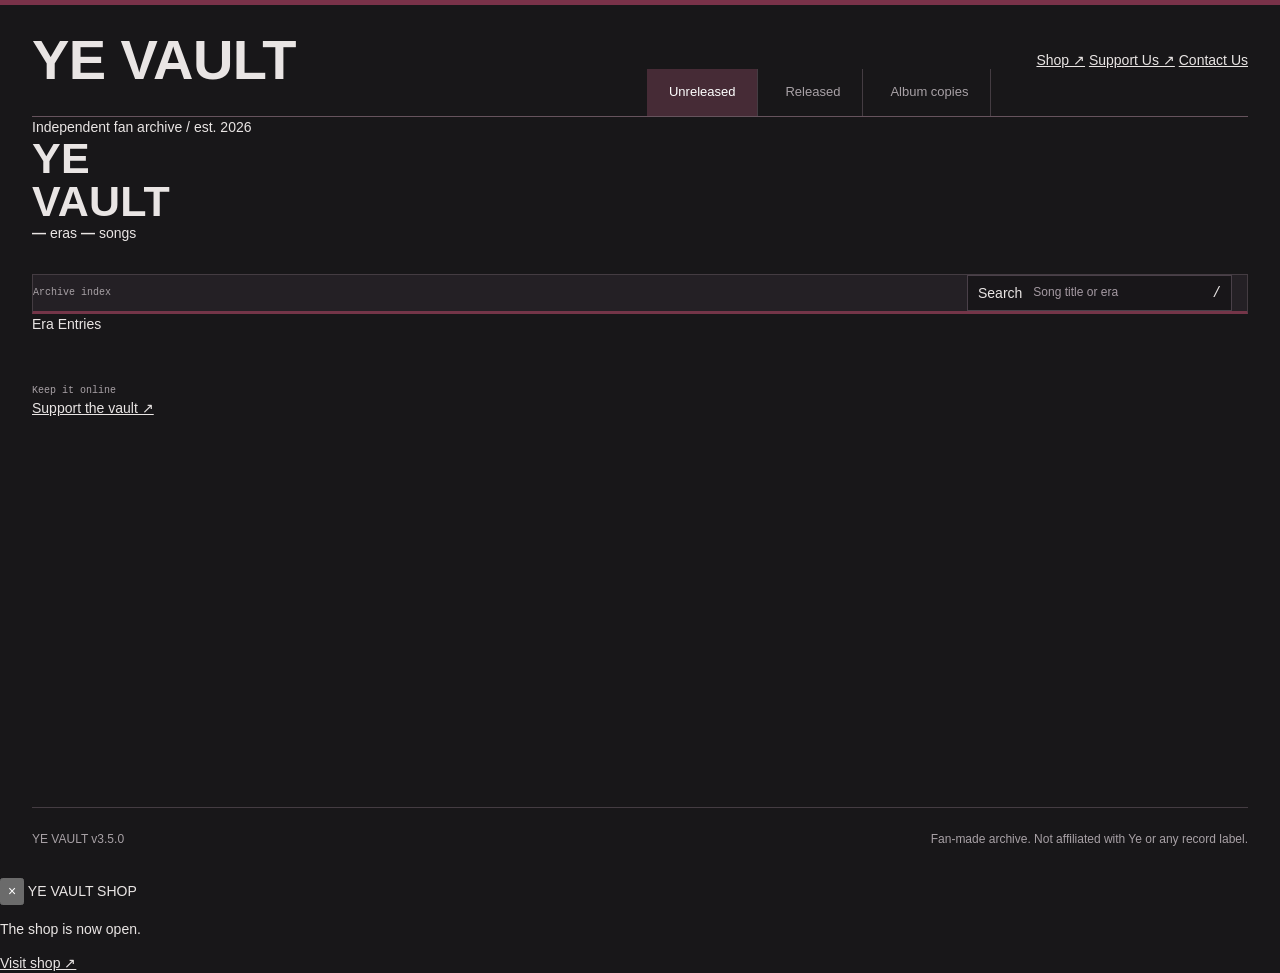
==== commit c20c423c: "Link homepage to the contact page" ====
--- a/index.html
+++ b/index.html
@@ -3,60 +3,85 @@
 <head>
   <meta charset="UTF-8">
   <meta name="viewport" content="width=device-width, initial-scale=1.0">
-  <meta name="theme-color" content="#171719">
+  <meta name="theme-color" content="#0a0a0a">
   <title>YE VAULT</title>
-  <link rel="icon" type="image/svg+xml" href="assets/favicon.svg">
-  <link rel="stylesheet" href="assets/fonts.css?v=4.0.0-collector">
-  <link rel="stylesheet" href="assets/style.css?v=4.0.0-collector">
+ <link rel="icon" type="image/svg+xml" href="assets/favicon.svg">
+  <link rel="preconnect" href="https://fonts.googleapis.com">
+  <link rel="preconnect" href="https://fonts.gstatic.com" crossorigin>
+  <link href="https://fonts.googleapis.com/css2?family=Unbounded:wght@300;400;500;600&family=DM+Sans:wght@300;400;500;600&display=swap" rel="stylesheet">
+  <link rel="stylesheet" href="assets/style.css">
 </head>
 <body>
+
 <header class="site-header">
-  <a class="wordmark" href="index.html">YE VAULT</a>
-  <nav class="primary-nav" aria-label="Main navigation">
-    <a class="header-nav active" href="index.html" aria-current="page">Archive</a>
-    <a class="header-nav" href="album-copies.html"><svg class="nav-play" viewBox="0 0 20 20" aria-hidden="true"><path d="m7 4 9 6-9 6z" fill="currentColor"/></svg>Listening room</a>
+  <a class="wordmark" href="#top" aria-label="YE Vault home">YE VAULT</a>
+
+  <nav class="primary-nav" aria-label="Archive sections">
+    <button class="nav-tab active" type="button" data-tab="u" onclick="switchTab('u','songs')">Unreleased</button>
+    <button class="nav-tab" type="button" data-tab="r" onclick="switchTab('r','songs')">Released</button>
+    <button class="nav-tab" type="button" data-tab="a" onclick="switchTab('a','links')">Album copies</button>
   </nav>
-  <a class="shop-link" href="https://shop.yevault.com" target="_blank" rel="noopener noreferrer">Shop <svg class="external-arrow" viewBox="0 0 24 24" fill="none" stroke="currentColor" stroke-width="1.7" aria-hidden="true"><path d="M7 17 17 7M7 7h10v10"/></svg></a>
+
+  <div class="header-links">
+    <a href="https://shop.yevault.com" target="_blank" rel="noopener noreferrer">Shop ↗</a>
+    <a href="https://ko-fi.com/yevault" target="_blank" rel="noopener noreferrer">Support Us ↗</a>
+    <a href="/contact/">Contact Us</a>
+  </div>
 </header>
+
 <main id="top">
+  <section class="masthead">
+    <div class="masthead-kicker">Independent fan archive / est. 2026</div>
+    <h1>YE<br>VAULT</h1>
+    <div class="masthead-meta">
+      <div class="archive-counts" aria-label="Archive statistics">
+        <span><strong id="nav-eras">—</strong> eras</span>
+        <span><strong id="nav-songs">—</strong> songs</span>
+      </div>
+    </div>
+  </section>
+
   <section class="archive-shell" aria-label="Music archive">
-    <div class="archive-title"><div><div class="page-path">YE VAULT / INDEX</div><h1>Archive</h1></div><div class="archive-totals"><span><b id="total-eras">—</b> eras</span><span><b id="total-entries">—</b> entries</span></div></div>
     <div class="archive-toolbar">
-      <nav class="archive-tabs" aria-label="Archive sections">
-        <button class="nav-tab active" type="button" data-tab="u" aria-pressed="true" onclick="switchTab('u','songs')">Unreleased <span id="count-u"></span></button>
-        <button class="nav-tab" type="button" data-tab="r" aria-pressed="false" onclick="switchTab('r','songs')">Released <span id="count-r"></span></button>
-        <button class="nav-tab" type="button" data-tab="a" aria-pressed="false" onclick="switchTab('a','copies')">Album copies <span id="count-a"></span></button>
-      </nav>
+      <div><div class="section-label">Archive index</div><a class="album-preview-link" id="album-preview-link" href="album-copies.html" hidden>Listen to album copies ↗</a></div>
       <label class="search-field" for="search-box">
-        <svg viewBox="0 0 24 24" fill="none" stroke="currentColor" stroke-width="1.7" aria-hidden="true"><circle cx="10.5" cy="10.5" r="6.5"/><path d="m16 16 5 5"/></svg>
-        <input id="search-box" type="search" aria-label="Search title or era" placeholder="Search title or era" oninput="onSearch(this.value)" autocomplete="off" spellcheck="false">
+        <span>Search</span>
+        <input id="search-box" type="search" placeholder="Song title or era" oninput="onSearch(this.value)" autocomplete="off" spellcheck="false">
+        <kbd>/</kbd>
       </label>
     </div>
-    <a class="album-preview-link" id="album-preview-link" href="album-copies.html" hidden>Open Listen <svg class="external-arrow" viewBox="0 0 24 24" fill="none" stroke="currentColor" stroke-width="1.7" aria-hidden="true"><path d="M7 17 17 7M7 7h10v10"/></svg></a>
-    <div class="catalog-layout">
-      <aside class="catalog-sidebar" aria-label="Filter archive">
-        <div class="sidebar-heading">Browse by period</div>
-        <div class="period-links">
-          <button type="button" class="period-filter active" data-period="all" aria-pressed="true" onclick="setPeriod('all')">All periods <span>↳</span></button>
-          <button type="button" class="period-filter" data-period="1990" aria-pressed="false" onclick="setPeriod('1990')">1990–1999</button>
-          <button type="button" class="period-filter" data-period="2000" aria-pressed="false" onclick="setPeriod('2000')">2000–2009</button>
-          <button type="button" class="period-filter" data-period="2010" aria-pressed="false" onclick="setPeriod('2010')">2010–2019</button>
-          <button type="button" class="period-filter" data-period="2020" aria-pressed="false" onclick="setPeriod('2020')">2020–present</button>
-        </div>
-        <label class="linked-filter"><input type="checkbox" id="linked-only" onchange="refreshArchive()"> Linked entries only</label>
-        <div class="sidebar-links"><a href="album-copies.html">Listening room <span>↗</span></a><a href="https://shop.yevault.com" target="_blank" rel="noopener noreferrer">YE VAULT shop <span>↗</span></a></div>
-      </aside>
-      <div class="catalog-records"><div class="catalog-heading" aria-hidden="true"><span>ERA / PROJECT</span><span>PERIOD</span><span>ENTRIES</span><span></span></div><div class="era-list" id="era-list"></div><div class="catalog-bottom" id="result-count" role="status"></div></div>
+
+    <div class="list-head" aria-hidden="true">
+      <span>Era</span>
+      <span>Entries</span>
     </div>
+
+    <div class="era-list" id="era-list"></div>
+  </section>
+
+  <section class="support-strip">
+    <div>
+      <span class="section-label">Keep it online</span>
+    </div>
+    <a href="https://ko-fi.com/yevault" target="_blank" rel="noopener noreferrer">Support the vault ↗</a>
   </section>
 </main>
+
 <footer class="site-footer">
-  <div>YE VAULT <span>· v4.0.0</span></div>
-  <div class="footer-links"><a href="mailto:support@yevault.com">Contact</a><a href="https://ko-fi.com/yevault" target="_blank" rel="noopener noreferrer">Support</a></div>
+  <div>YE VAULT <span>v3.5.0</span></div>
+  <div>Fan-made archive. Not affiliated with Ye or any record label.</div>
 </footer>
+
 <button class="scroll-top" id="scroll-top" type="button" onclick="goToTop()" aria-label="Back to top">↑</button>
-<script src="assets/data.js"></script>
-<script src="assets/eras.js?v=4.0.0-collector"></script>
-<script src="assets/app.js?v=4.0.0-collector"></script>
+
+<div class="shop-notice" id="shop-popup" role="status">
+  <button class="shop-notice-close" type="button" onclick="dismissShopNotice()" aria-label="Dismiss shop notice">×</button>
+  <span>YE VAULT SHOP</span>
+  <p>The shop is now open.</p>
+  <a href="https://shop.yevault.com" target="_blank" rel="noopener noreferrer">Visit shop ↗</a>
+</div>
+
+<script src="assets/data.js?v=20261024-noemoji"></script>
+<script src="assets/app.js?v=20261024-utf8"></script>
 </body>
 </html>
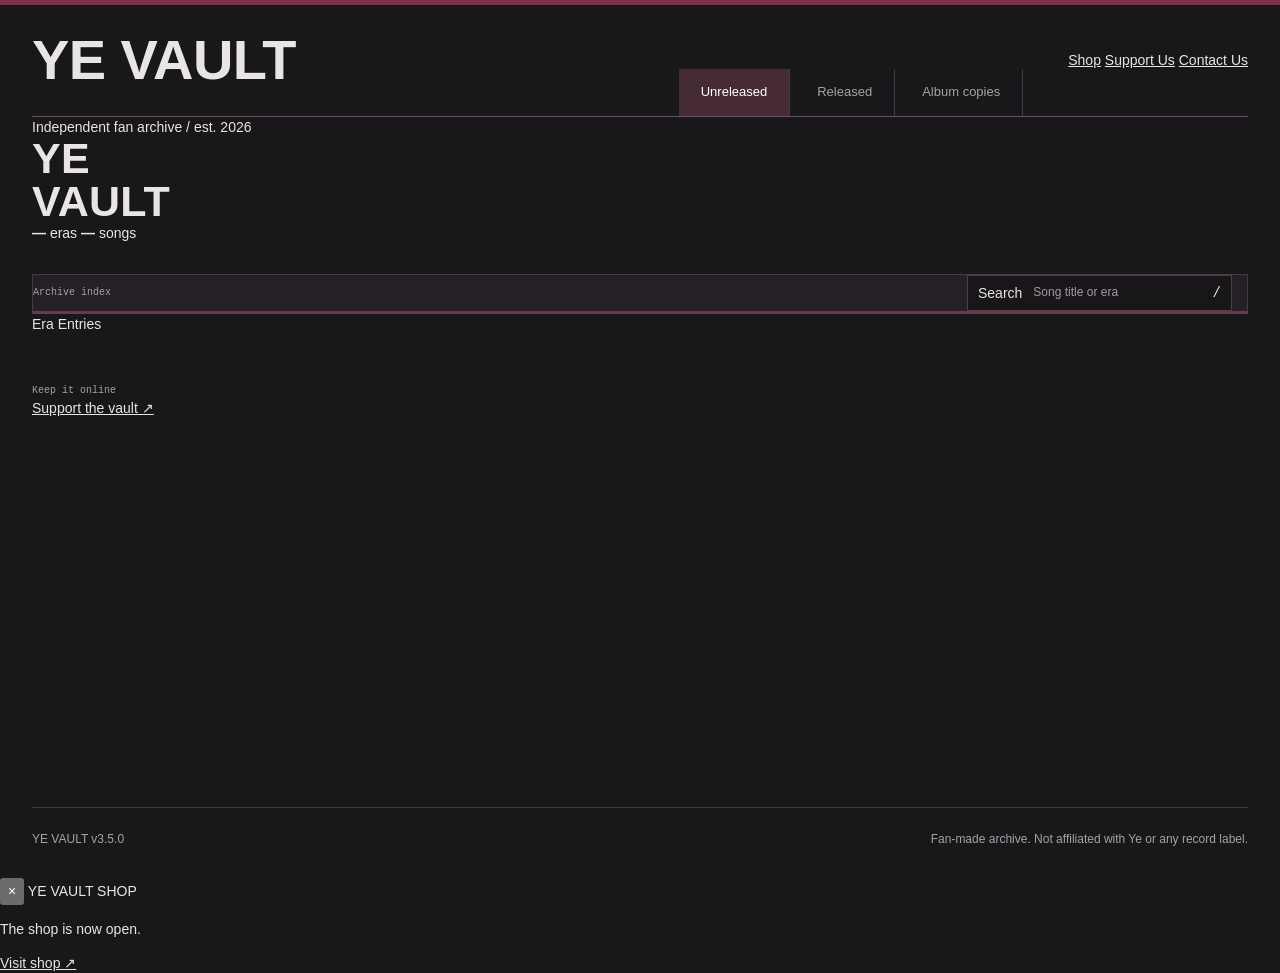
==== commit 14b630b2: "slight changes to homepage" ====
--- a/index.html
+++ b/index.html
@@ -23,8 +23,8 @@
   </nav>
 
   <div class="header-links">
-    <a href="https://shop.yevault.com" target="_blank" rel="noopener noreferrer">Shop ↗</a>
-    <a href="https://ko-fi.com/yevault" target="_blank" rel="noopener noreferrer">Support Us ↗</a>
+    <a href="https://shop.yevault.com" target="_blank" rel="noopener noreferrer">Shop</a>
+    <a href="https://ko-fi.com/yevault" target="_blank" rel="noopener noreferrer">Support Us</a>
     <a href="/contact/">Contact Us</a>
   </div>
 </header>
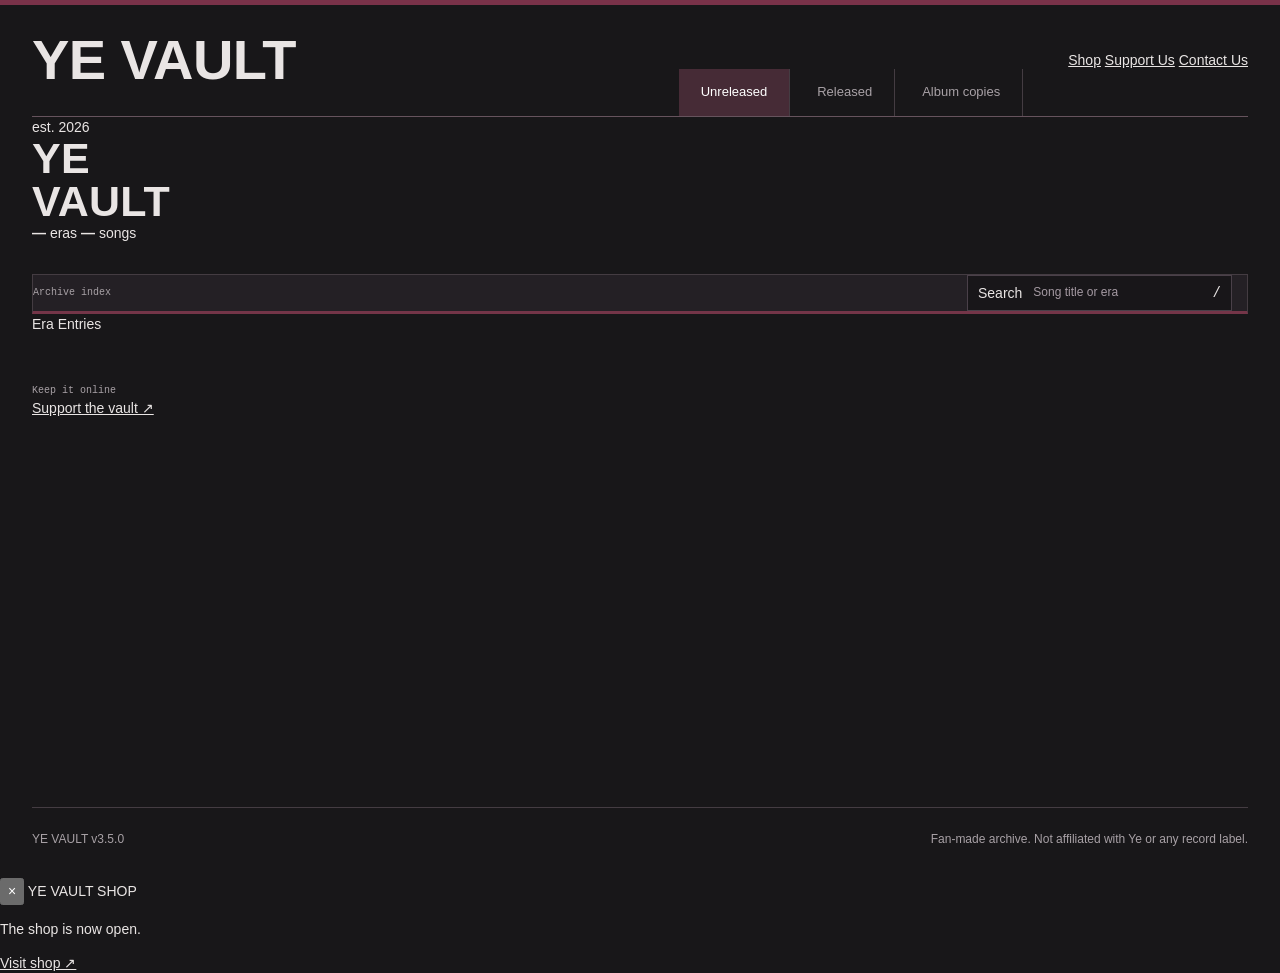
==== commit 28f8cdcf: "small changes to main page again" ====
--- a/index.html
+++ b/index.html
@@ -31,7 +31,7 @@
 
 <main id="top">
   <section class="masthead">
-    <div class="masthead-kicker">Independent fan archive / est. 2026</div>
+    <div class="masthead-kicker">est. 2026</div>
     <h1>YE<br>VAULT</h1>
     <div class="masthead-meta">
       <div class="archive-counts" aria-label="Archive statistics">
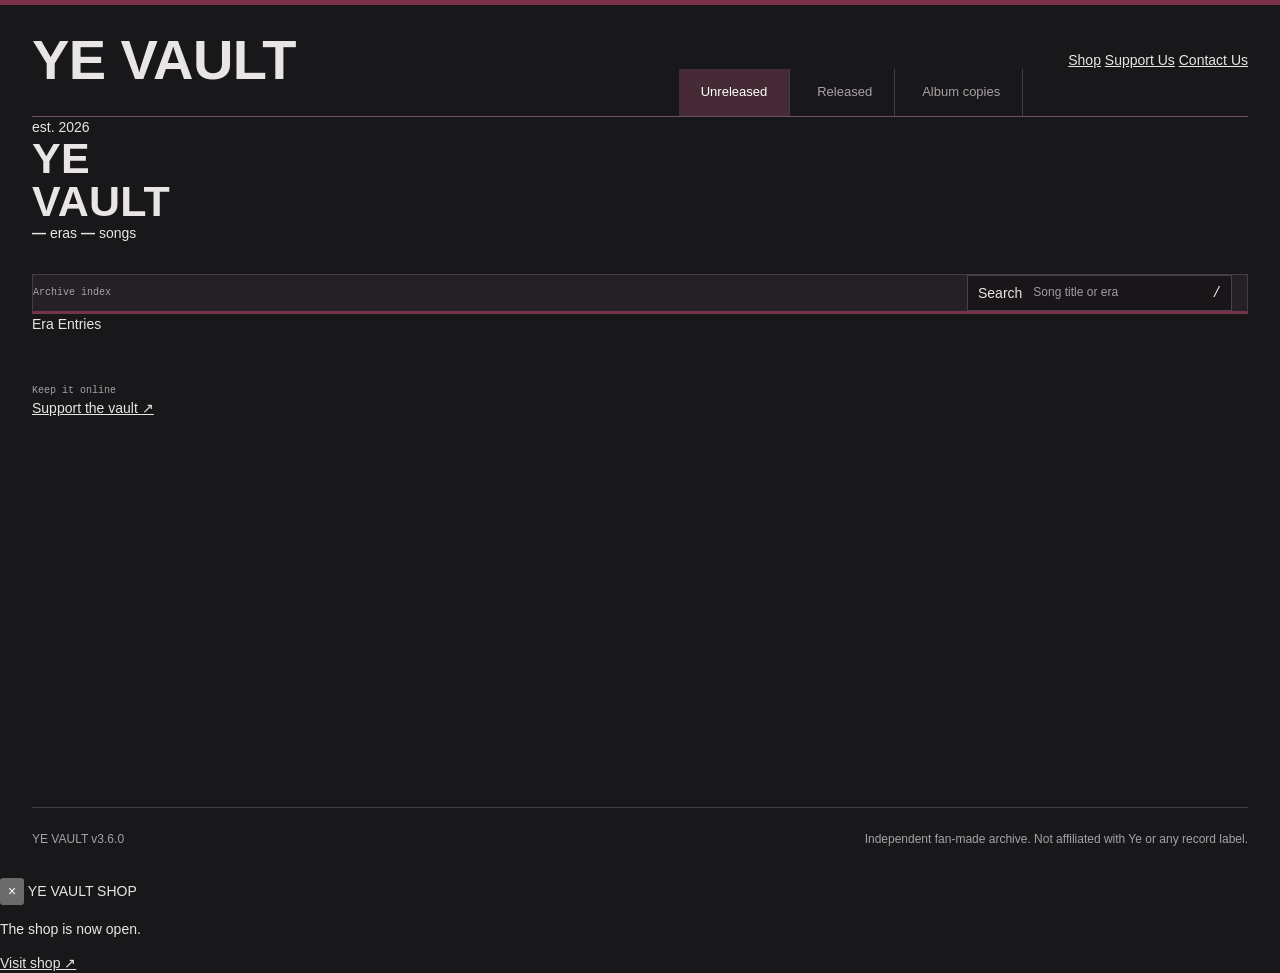
==== commit cd012566: "final v3.6.0" ====
--- a/index.html
+++ b/index.html
@@ -68,8 +68,8 @@
 </main>
 
 <footer class="site-footer">
-  <div>YE VAULT <span>v3.5.0</span></div>
-  <div>Fan-made archive. Not affiliated with Ye or any record label.</div>
+  <div>YE VAULT <span>v3.6.0</span></div>
+  <div>Independent fan-made archive. Not affiliated with Ye or any record label.</div>
 </footer>
 
 <button class="scroll-top" id="scroll-top" type="button" onclick="goToTop()" aria-label="Back to top">↑</button>
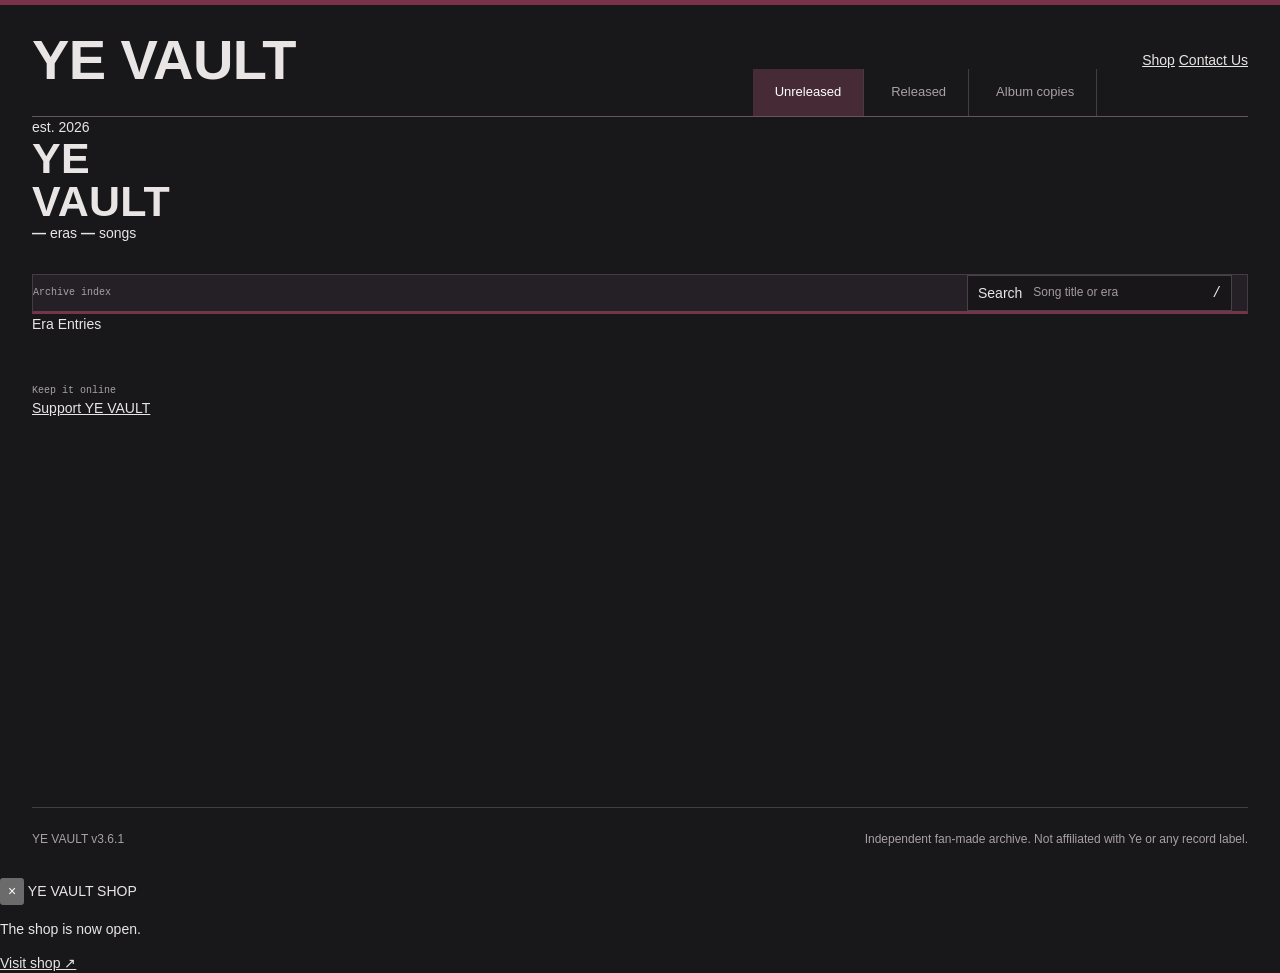
==== commit 80b15f2d: "v3.6.1 || small changes to declutter" ====
--- a/index.html
+++ b/index.html
@@ -24,7 +24,6 @@
 
   <div class="header-links">
     <a href="https://shop.yevault.com" target="_blank" rel="noopener noreferrer">Shop</a>
-    <a href="https://ko-fi.com/yevault" target="_blank" rel="noopener noreferrer">Support Us</a>
     <a href="/contact/">Contact Us</a>
   </div>
 </header>
@@ -63,12 +62,12 @@
     <div>
       <span class="section-label">Keep it online</span>
     </div>
-    <a href="https://ko-fi.com/yevault" target="_blank" rel="noopener noreferrer">Support the vault ↗</a>
+    <a href="https://ko-fi.com/yevault" target="_blank" rel="noopener noreferrer">Support YE VAULT</a>
   </section>
 </main>
 
 <footer class="site-footer">
-  <div>YE VAULT <span>v3.6.0</span></div>
+  <div>YE VAULT <span>v3.6.1</span></div>
   <div>Independent fan-made archive. Not affiliated with Ye or any record label.</div>
 </footer>
 
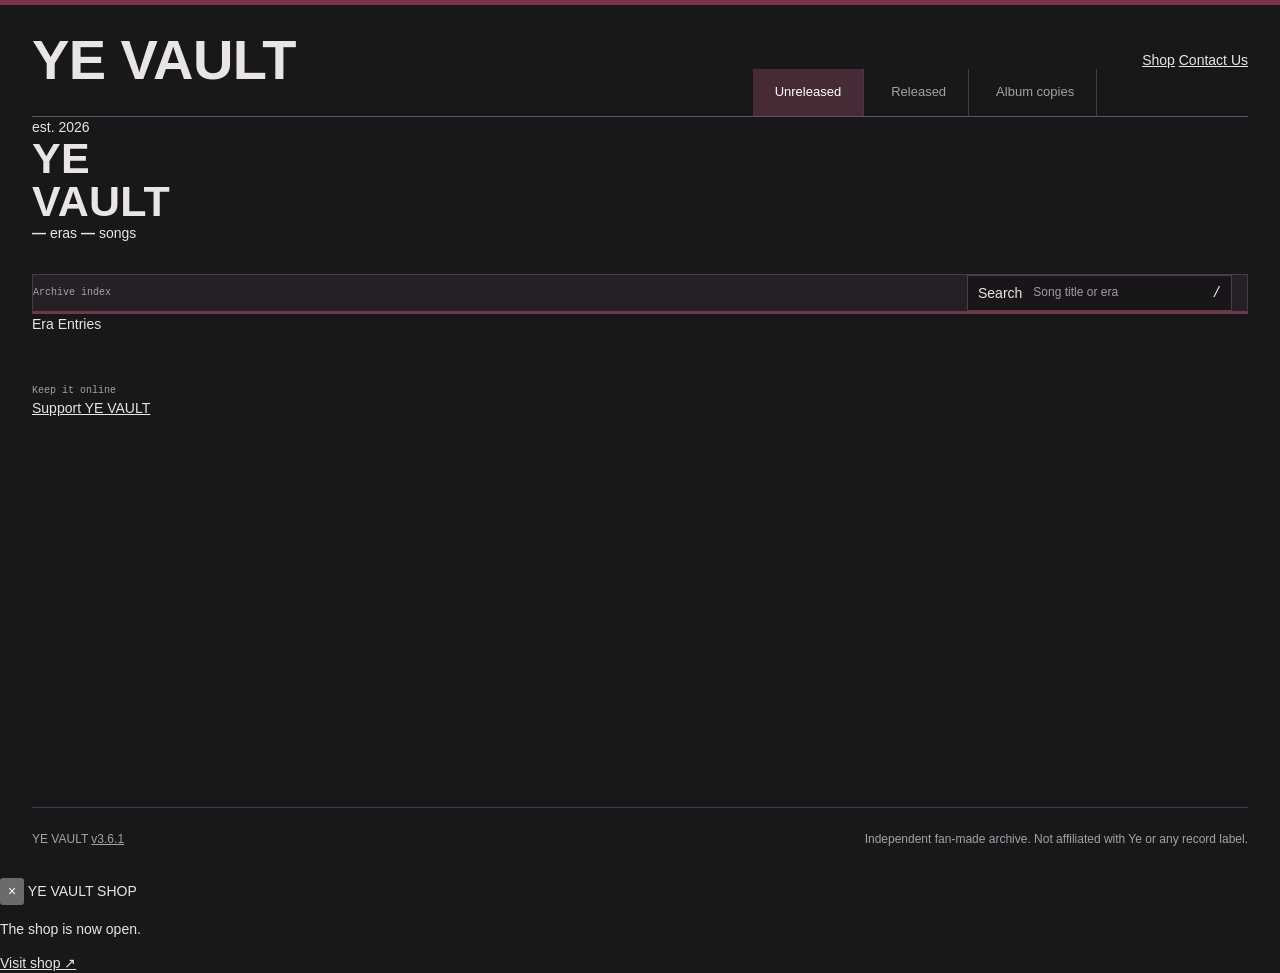
==== commit 0e536b0d: "v3.6.1 || Link archive footer version" ====
--- a/index.html
+++ b/index.html
@@ -67,7 +67,7 @@
 </main>
 
 <footer class="site-footer">
-  <div>YE VAULT <span>v3.6.1</span></div>
+  <div>YE VAULT <span><a href="/version/" aria-label="Version history, v3.6.1">v3.6.1</a></span></div>
   <div>Independent fan-made archive. Not affiliated with Ye or any record label.</div>
 </footer>
 
